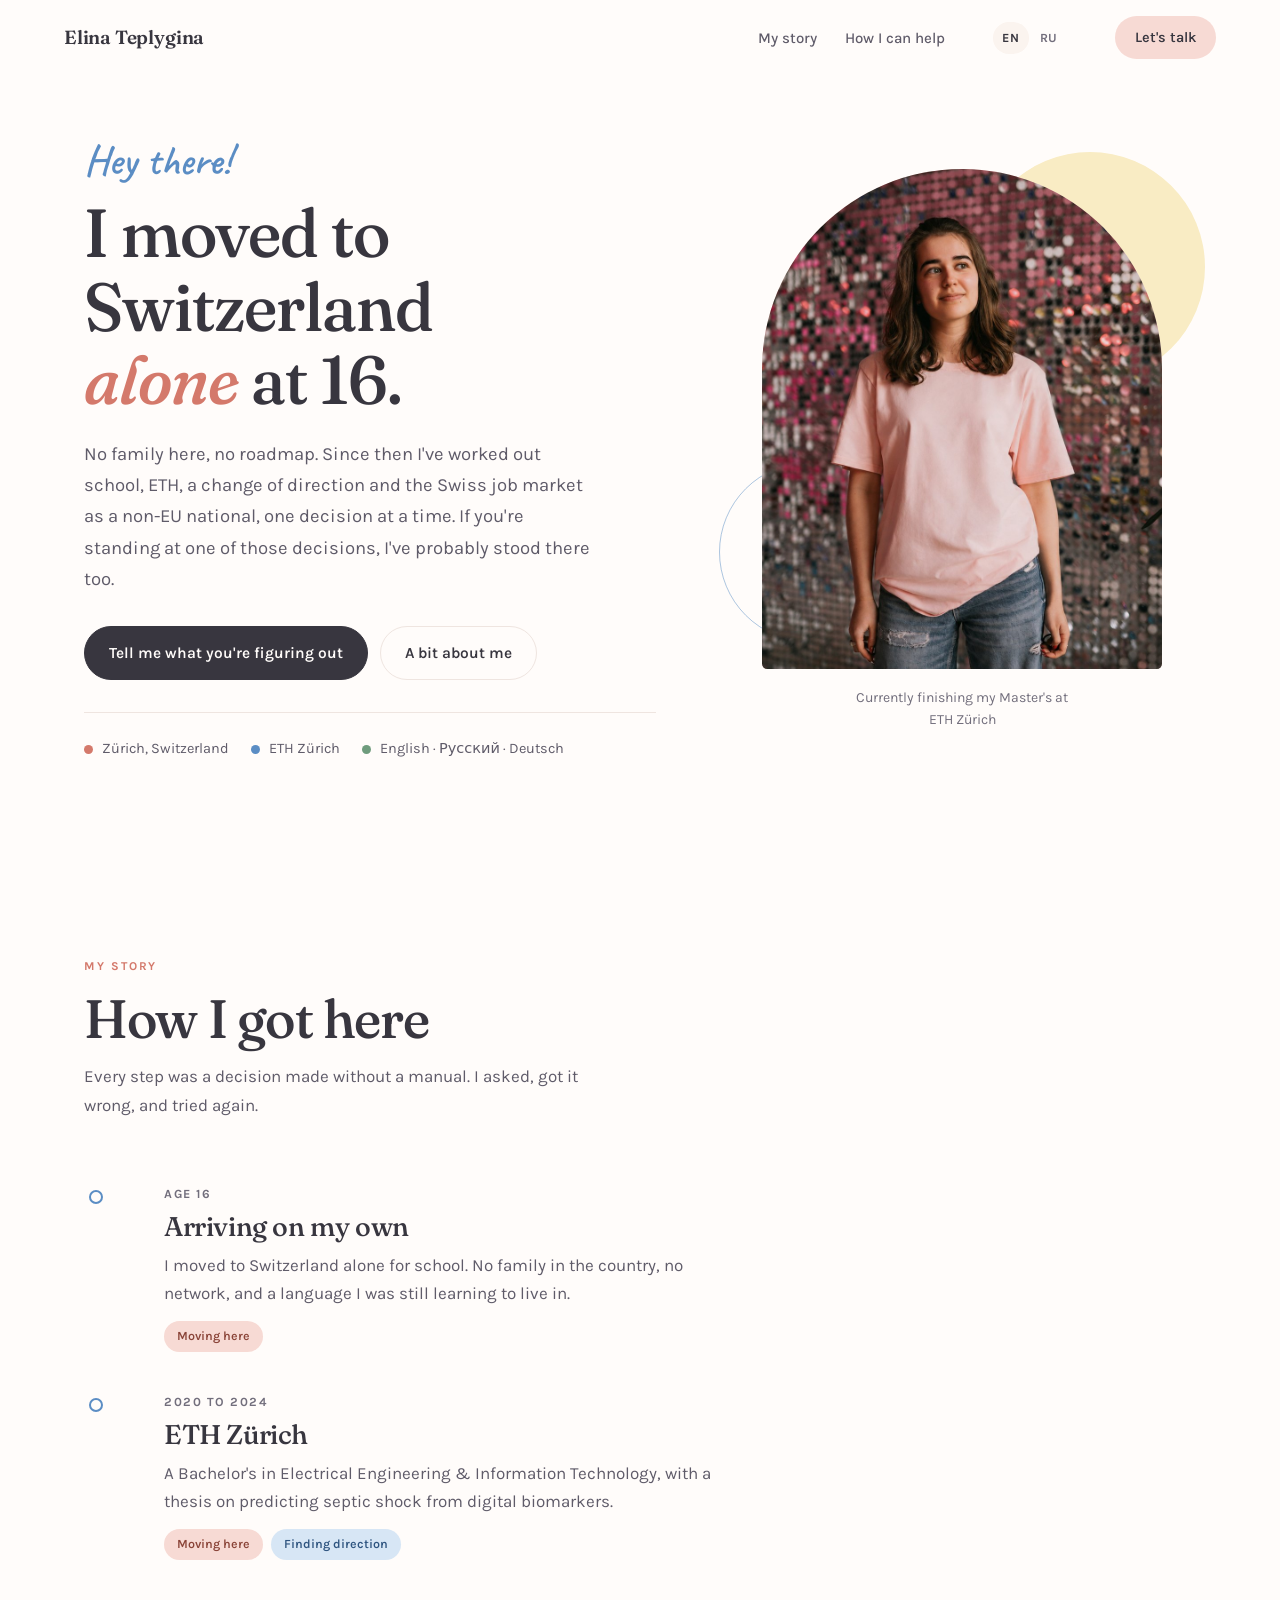
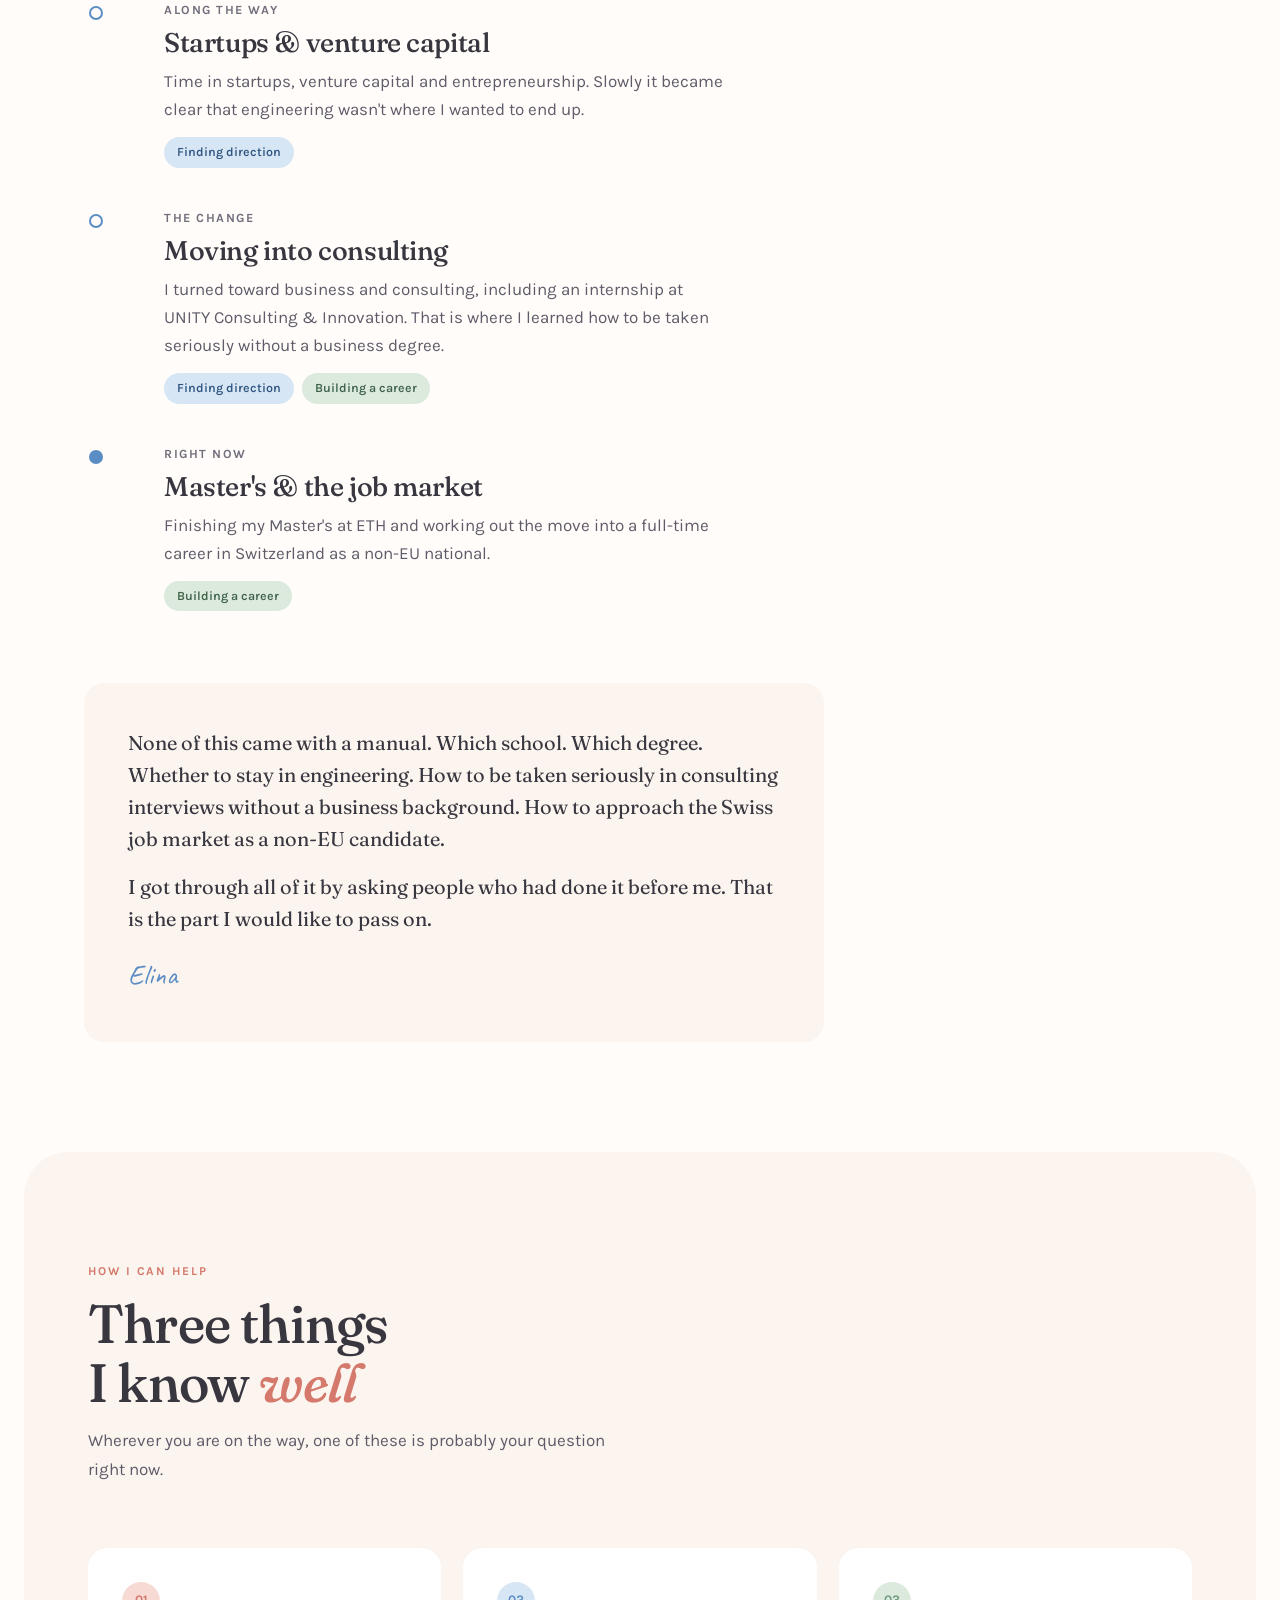
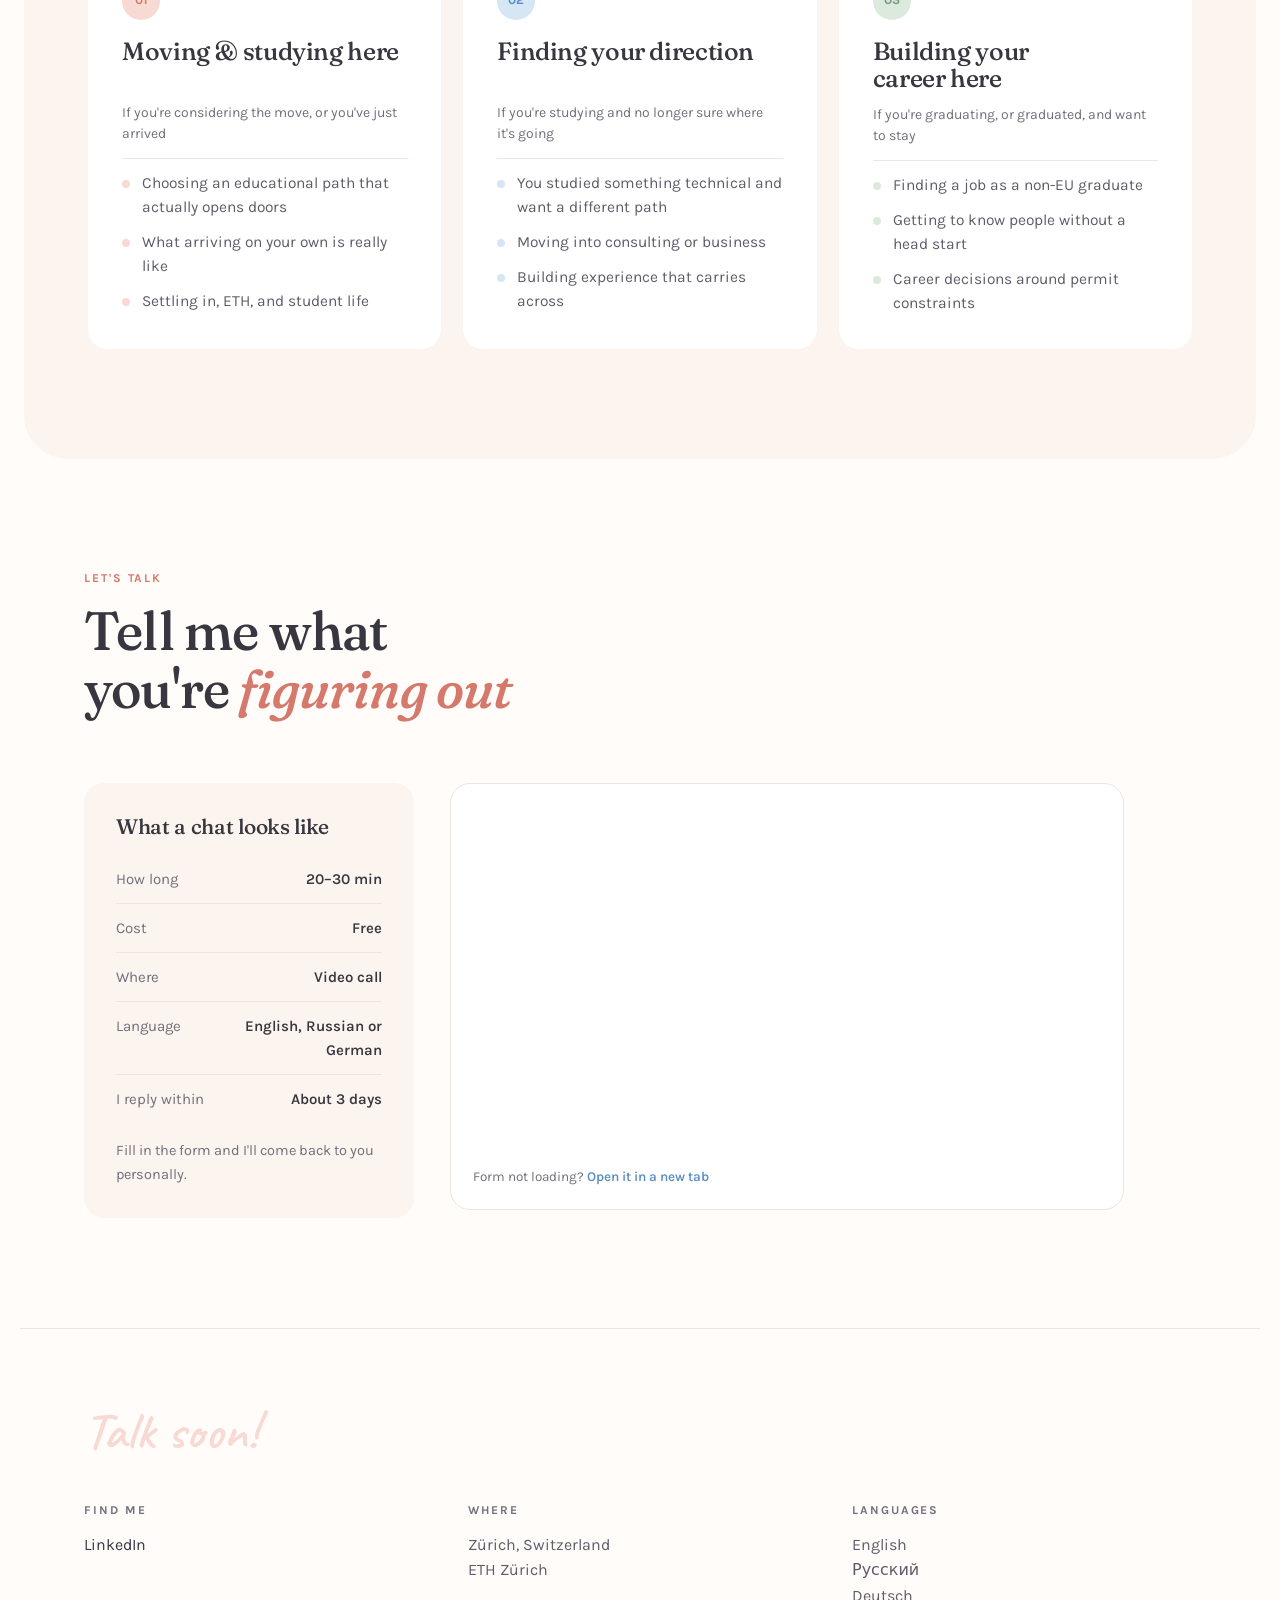
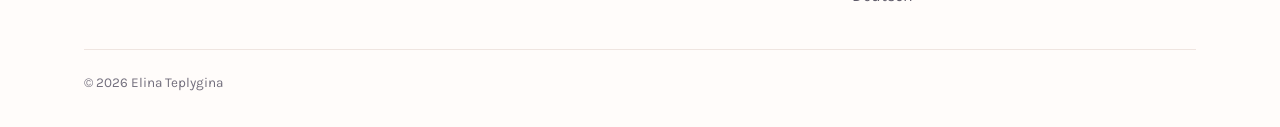
==== index.html @ a3c8c489 "Rename the English contact eyebrow to match its button The section was labelled "Say hello" while ev" ====
<!DOCTYPE html>
<html lang="en">
<head>
<meta charset="UTF-8">
<meta name="viewport" content="width=device-width, initial-scale=1.0">
<title>Elina Teplygina | Finding your way abroad</title>
<meta name="description" content="I moved to Switzerland alone at 16. I help international students and young professionals find their way in a new country: studying, choosing a direction, and building a career. English, Russian and German.">
<meta name="color-scheme" content="light">

<link rel="canonical" href="https://elinateplygina.com/">
<link rel="alternate" hreflang="en" href="https://elinateplygina.com/">
<link rel="alternate" hreflang="ru" href="https://elinateplygina.com/ru/">
<link rel="alternate" hreflang="x-default" href="https://elinateplygina.com/">

<meta property="og:title" content="Elina Teplygina | Finding your way abroad">
<meta property="og:description" content="I moved to Switzerland alone at 16. Now I help international students and young professionals find their way in a new country: studying, direction and career.">
<meta property="og:type" content="website">
<meta property="og:url" content="https://elinateplygina.com/">
<meta property="og:site_name" content="Elina Teplygina">
<meta property="og:image" content="https://elinateplygina.com/assets/og-image.jpg">
<meta property="og:image:width" content="1200">
<meta property="og:image:height" content="630">
<meta property="og:image:alt" content="Elina Teplygina: I moved to Switzerland alone at 16.">
<meta name="twitter:card" content="summary_large_image">
<meta name="twitter:image" content="https://elinateplygina.com/assets/og-image.jpg">

<link rel="preconnect" href="https://fonts.googleapis.com">
<link rel="preconnect" href="https://fonts.gstatic.com" crossorigin>
<link href="https://fonts.googleapis.com/css2?family=Fraunces:ital,opsz,wght@0,9..144,400;0,9..144,500;0,9..144,600;1,9..144,400&family=Karla:wght@400;500;600;700&family=Caveat:wght@500;600&display=swap" rel="stylesheet">

<link rel="icon" href="data:image/svg+xml,%3Csvg xmlns='http://www.w3.org/2000/svg' viewBox='0 0 32 32'%3E%3Crect width='32' height='32' rx='8' fill='%23f7dad4'/%3E%3Ccircle cx='16' cy='16' r='6' fill='none' stroke='%235b8dc4' stroke-width='3'/%3E%3C/svg%3E">
<script type="application/ld+json">
{
  "@context": "https://schema.org",
  "@type": "Person",
  "name": "Elina Teplygina",
  "url": "https://elinateplygina.com/",
  "image": "https://elinateplygina.com/assets/elina.jpg",
  "description": "Moved to Switzerland alone at 16. Mentors international students and young professionals finding their way in a new country: studying, choosing a direction, and building a career.",
  "jobTitle": "Master's student, ETH Zürich",
  "alumniOf": {
    "@type": "CollegeOrUniversity",
    "name": "ETH Zürich"
  },
  "homeLocation": {
    "@type": "Place",
    "address": {
      "@type": "PostalAddress",
      "addressLocality": "Zürich",
      "addressCountry": "CH"
    }
  },
  "knowsLanguage": [
    {
      "@type": "Language",
      "name": "English",
      "alternateName": "en"
    },
    {
      "@type": "Language",
      "name": "Russian",
      "alternateName": "ru"
    },
    {
      "@type": "Language",
      "name": "German",
      "alternateName": "de"
    }
  ],
  "sameAs": [
    "https://www.linkedin.com/in/elina-teplygina/"
  ]
}
</script>
<link rel="stylesheet" href="assets/styles.css">
</head>
<body>

<a class="skip" href="#main">Skip to content</a>

<header class="nav" id="nav">
  <a class="nav__brand" href="#top">Elina&nbsp;Teplygina</a>
  <nav class="nav__links" aria-label="Sections">
    <a href="#story" data-nav>My story</a>
    <a href="#help" data-nav>How I can help</a>
  </nav>
  <div class="langsw">
    <a href="/" aria-current="page" lang="en">EN</a>
    <a href="/ru/" lang="ru" hreflang="ru">RU</a>
  </div>
  <a class="nav__cta" href="#talk">Let's talk</a>
</header>

<main id="main">
<a id="top"></a>

<!-- ─────────── HERO ─────────── -->
<section class="hero">
  <div class="hero__text reveal">
    <p class="script">Hey there!</p>
    <h1>I moved to Switzerland <em>alone</em> at&nbsp;16.</h1>
    <p class="lede">
      No family here, no roadmap. Since then I've worked out school, ETH,
      a change of direction and the Swiss job market as a non-EU national,
      one decision at a time. If you're standing at one of those decisions,
      I've probably stood there too.
    </p>
    <div class="hero__cta">
      <a class="btn" href="#talk">Tell me what you're figuring out</a>
      <a class="btn btn--soft" href="#story">A bit about me</a>
    </div>
    <ul class="pills">
      <li><span class="pills__dot pills__dot--rose" aria-hidden="true"></span>Zürich, Switzerland</li>
      <li><span class="pills__dot pills__dot--sky" aria-hidden="true"></span>ETH Zürich</li>
      <li><span class="pills__dot pills__dot--sage" aria-hidden="true"></span>English · Русский · Deutsch</li>
    </ul>
  </div>

  <div class="hero__photo reveal" style="--d:.12s">
    <span class="hero__blob" aria-hidden="true"></span>
    <span class="hero__ring" aria-hidden="true"></span>
    <div class="frame">
      <img src="assets/elina.jpg" alt="Elina Teplygina" id="portrait" width="900" height="1200">
      <span class="frame__ph" aria-hidden="true"><b>ET</b></span>
    </div>
    <p class="hero__note">Currently finishing my Master's at ETH&nbsp;Zürich</p>
  </div>
</section>

<!-- ─────────── STORY ─────────── -->
<section class="sec" id="story">
  <header class="sec__head reveal">
    <p class="eyebrow">My story</p>
    <h2>How I got here</h2>
    <p class="sec__note">Every step was a decision made without a manual. I asked, got it wrong, and tried again.</p>
  </header>

  <div class="route">
    <span class="route__line" aria-hidden="true"><i id="routeFill"></i></span>

    <ol class="stops">
      <li class="stop">
        <span class="stop__yr">Age 16</span>
        <h3>Arriving on my own</h3>
        <p>I moved to Switzerland alone for school. No family in the country, no network, and a language I was still learning to live in.</p>
        <p class="stop__tags"><span class="tag tag--rose">Moving here</span></p>
      </li>
      <li class="stop">
        <span class="stop__yr">2020 to 2024</span>
        <h3>ETH Zürich</h3>
        <p>A Bachelor's in Electrical Engineering &amp; Information Technology, with a thesis on predicting septic shock from digital biomarkers.</p>
        <p class="stop__tags"><span class="tag tag--rose">Moving here</span><span class="tag tag--sky">Finding direction</span></p>
      </li>
      <li class="stop">
        <span class="stop__yr">Along the way</span>
        <h3>Startups &amp; venture capital</h3>
        <p>Time in startups, venture capital and entrepreneurship. Slowly it became clear that engineering wasn't where I wanted to end up.</p>
        <p class="stop__tags"><span class="tag tag--sky">Finding direction</span></p>
      </li>
      <li class="stop">
        <span class="stop__yr">The change</span>
        <h3>Moving into consulting</h3>
        <p>I turned toward business and consulting, including an internship at UNITY Consulting &amp; Innovation. That is where I learned how to be taken seriously without a business degree.</p>
        <p class="stop__tags"><span class="tag tag--sky">Finding direction</span><span class="tag tag--sage">Building a career</span></p>
      </li>
      <li class="stop stop--now">
        <span class="stop__yr">Right now</span>
        <h3>Master's &amp; the job market</h3>
        <p>Finishing my Master's at ETH and working out the move into a full-time career in Switzerland as a non-EU national.</p>
        <p class="stop__tags"><span class="tag tag--sage">Building a career</span></p>
      </li>
    </ol>
  </div>

  <figure class="note reveal">
    <blockquote>
      <p>None of this came with a manual. Which school. Which degree. Whether to stay in engineering. How to be taken seriously in consulting interviews without a business background. How to approach the Swiss job market as a non-EU candidate.</p>
      <p>I got through all of it by asking people who had done it before me. That is the part I would like to pass on.</p>
    </blockquote>
    <figcaption>Elina</figcaption>
  </figure>
</section>

<!-- ─────────── HELP ─────────── -->
<section class="sec sec--tint" id="help">
  <header class="sec__head reveal">
    <p class="eyebrow">How I can help</p>
    <h2>Three things I know <em>well</em></h2>
    <p class="sec__note">Wherever you are on the way, one of these is probably your question right now.</p>
  </header>

  <div class="cards reveal">
    <article class="card card--rose">
      <span class="card__num" aria-hidden="true">01</span>
      <h3>Moving &amp; studying here</h3>
      <p class="card__who">If you're considering the move, or you've just arrived</p>
      <ul>
        <li>Choosing an educational path that actually opens doors</li>
        <li>What arriving on your own is really like</li>
        <li>Settling in, ETH, and student life</li>
      </ul>
    </article>

    <article class="card card--sky">
      <span class="card__num" aria-hidden="true">02</span>
      <h3>Finding your direction</h3>
      <p class="card__who">If you're studying and no longer sure where it's going</p>
      <ul>
        <li>You studied something technical and want a different path</li>
        <li>Moving into consulting or business</li>
        <li>Building experience that carries across</li>
      </ul>
    </article>

    <article class="card card--sage">
      <span class="card__num" aria-hidden="true">03</span>
      <h3>Building your career here</h3>
      <p class="card__who">If you're graduating, or graduated, and want to stay</p>
      <ul>
        <li>Finding a job as a non-EU graduate</li>
        <li>Getting to know people without a head start</li>
        <li>Career decisions around permit constraints</li>
      </ul>
    </article>
  </div>

</section>

<!-- ─────────── CONTACT ─────────── -->
<section class="sec" id="talk">
  <header class="sec__head reveal">
    <p class="eyebrow">Let's talk</p>
    <h2>Tell me what you're <em>figuring out</em></h2>
  </header>

  <div class="talk reveal">
    <aside class="what">
      <h3>What a chat looks like</h3>
      <ul>
        <li><span>How long</span><b>20–30 min</b></li>
        <li><span>Cost</span><b>Free</b></li>
        <li><span>Where</span><b>Video call</b></li>
        <li><span>Language</span><b>English, Russian or German</b></li>
        <li><span>I reply within</span><b>About 3 days</b></li>
      </ul>
      <p class="what__mail">Fill in the form and I'll come back to you personally.</p>
    </aside>

    <div class="formwrap">
      <iframe
        data-tally-src="https://tally.so/embed/xXWkVk?alignLeft=1&hideTitle=1&transparentBackground=1&dynamicHeight=1"
        loading="lazy"
        title="Tell me what you're figuring out"></iframe>
      <p class="formwrap__fb">Form not loading?
        <a href="https://tally.so/r/xXWkVk" target="_blank" rel="noopener">Open it in a new tab</a>
      </p>
    </div>
  </div>
</section>
</main>

<footer class="foot">
  <p class="foot__script">Talk soon!</p>
  <div class="foot__cols">
    <div>
      <span>Find me</span>
      <a href="https://www.linkedin.com/in/elina-teplygina/" target="_blank" rel="noopener">LinkedIn</a>
    </div>
    <div>
      <span>Where</span>
      <p>Zürich, Switzerland<br>ETH Zürich</p>
    </div>
    <div>
      <span>Languages</span>
      <p>English<br>Русский<br>Deutsch</p>
    </div>
  </div>
  <p class="foot__base">© <span id="yr">2026</span> Elina Teplygina</p>
</footer>

<script src="assets/main.js" defer></script>
<script>
(function(){
  var d=document,w="https://tally.so/widgets/embed.js";

  var v=function(){
    if(typeof Tally!=="undefined"){Tally.loadEmbeds();}
    else{
      d.querySelectorAll("iframe[data-tally-src]:not([src])").forEach(function(e){
        e.src=e.dataset.tallySrc;
      });
    }
  };
  if(typeof Tally!=="undefined"){v();}
  else if(d.querySelector('script[src="'+w+'"]')==null){
    var s=d.createElement("script");s.src=w;s.onload=v;s.onerror=v;d.body.appendChild(s);
  }
})();
</script>
</body>
</html>
---- assets/styles.css ----
/* ═══════════════════════════════════════════════════════════
   Elina Teplygina — personal site
   Warm, light, single-theme. Palette drawn from blush pink,
   cornflower blue and soft butter; neutrals biased warm.
   ═══════════════════════════════════════════════════════════ */

:root{
  /* grounds */
  --paper:#fffcfa;
  --cream:#fbf4ef;
  --card:#ffffff;

  /* soft fields */
  --blush:#f7dad4;
  --sky:#d7e6f5;
  --sky-line:#a9c8e8;
  --sage:#dcE9dd;
  --butter:#f9ecc4;

  /* accents (readable on paper) */
  --rose:#d4796b;
  --blue:#5b8dc4;
  --green:#6f9c7d;

  /* ink — warm plum-grey, never pure black */
  --ink:#38363f;
  --ink-2:#5f5b69;
  --ink-3:#726e7c;
  --line:#efe5e0;

  --display:'Fraunces',Georgia,'Times New Roman',serif;
  --ui:'Karla',system-ui,-apple-system,'Segoe UI',sans-serif;
  --hand:'Caveat','Segoe Script',cursive;

  --pad:clamp(20px,5vw,72px);
  --max:1240px;
  --ease:cubic-bezier(.22,1,.36,1);
  --r:20px;
}

html[lang="ru"]{
  --display:'Lora',Georgia,serif;
  --ui:'Manrope',system-ui,-apple-system,'Segoe UI',sans-serif;
}
/* Russian labels run longer, so the text column gets a little more room
   to keep the two hero buttons on one line at desktop widths. */
@media(min-width:901px){
  html[lang="ru"] .hero{grid-template-columns:minmax(0,1.2fr) minmax(0,.8fr);}
  /* Russian label/value pairs are longer, so the side panel needs more room
     than the English one before the values start wrapping three lines deep. */
  html[lang="ru"] .talk{grid-template-columns:minmax(0,350px) minmax(0,1fr);}
}

*,*::before,*::after{box-sizing:border-box;}

html{scroll-behavior:smooth;-webkit-text-size-adjust:100%;}

body{
  margin:0;
  background:var(--paper);
  color:var(--ink);
  font-family:var(--ui);
  font-size:17px;
  line-height:1.6;
  overflow-x:hidden;
  -webkit-font-smoothing:antialiased;
}

h1,h2,h3{
  font-family:var(--display);
  font-weight:500;
  font-variation-settings:'SOFT' 30,'WONK' 1;
  letter-spacing:-.015em;
  line-height:1.08;
  margin:0;
  text-wrap:balance;
}
p{margin:0;}
ul,ol{margin:0;padding:0;list-style:none;}
img{max-width:100%;display:block;}
a{color:inherit;text-decoration:none;}

::selection{background:var(--blush);color:var(--ink);}

:focus-visible{
  outline:2.5px solid var(--blue);
  outline-offset:3px;
  border-radius:6px;
}

.skip{
  position:fixed;top:-100px;left:16px;z-index:99;
  background:var(--blue);color:#fff;padding:12px 20px;border-radius:8px;
  font-weight:600;font-size:14px;
}
.skip:focus{top:16px;}

/* ── Shared bits ─────────────────────────────────────────── */
.eyebrow{
  font-size:12px;font-weight:700;letter-spacing:.16em;
  text-transform:uppercase;color:var(--rose);
}
.script{
  font-family:var(--hand);font-weight:600;
  font-size:clamp(30px,3.6vw,42px);line-height:1;
  color:var(--blue);
}

.btn{
  display:inline-block;
  font-family:var(--ui);font-weight:600;font-size:15.5px;
  background:var(--ink);color:var(--paper);
  padding:14px 24px;border-radius:100px;
  border:1.5px solid var(--ink);
  transition:background .3s var(--ease),color .3s var(--ease),
             border-color .3s var(--ease),transform .3s var(--ease);
}
.btn:hover{
  background:var(--blue);border-color:var(--blue);color:#fff;
  transform:translateY(-2px);
}
.btn--soft{
  background:transparent;color:var(--ink);border-color:var(--line);
}
.btn--soft:hover{
  background:var(--blush);border-color:var(--blush);color:var(--ink);
}

/* ── Nav ─────────────────────────────────────────────────── */
.nav{
  position:sticky;top:0;z-index:50;
  display:flex;align-items:center;gap:clamp(16px,4vw,48px);
  padding:16px var(--pad);
  background:color-mix(in srgb,var(--paper) 88%,transparent);
  backdrop-filter:blur(12px);
  -webkit-backdrop-filter:blur(12px);
  border-bottom:1px solid transparent;
  transition:border-color .35s var(--ease);
}
.nav.stuck{border-bottom-color:var(--line);}
.nav__brand{
  font-family:var(--display);font-size:19px;font-weight:600;
  letter-spacing:-.01em;flex:0 0 auto;
}
.nav__links{display:flex;gap:28px;margin-left:auto;}
.nav__links a{
  font-size:15px;font-weight:500;color:var(--ink-2);
  padding:4px 0;position:relative;transition:color .25s;
}
.nav__links a::after{
  content:"";position:absolute;left:0;bottom:0;height:2px;width:0;
  background:var(--blush);border-radius:2px;
  transition:width .35s var(--ease);
}
.nav__links a:hover,.nav__links a.on{color:var(--ink);}
.nav__links a:hover::after,.nav__links a.on::after{width:100%;}

.langsw{
  display:flex;align-items:center;gap:2px;
  font-size:12.5px;font-weight:700;letter-spacing:.06em;
}
.langsw a{
  padding:6px 9px;border-radius:100px;color:var(--ink-3);
  transition:color .25s var(--ease),background .25s var(--ease);
}
.langsw a:hover{color:var(--ink);}
.langsw a[aria-current]{color:var(--ink);background:var(--cream);}

.nav__cta{
  font-size:14.5px;font-weight:600;
  padding:10px 20px;border-radius:100px;
  background:var(--blush);color:var(--ink);
  transition:background .3s var(--ease);
}
.nav__cta:hover{background:var(--butter);}

@media(max-width:880px){
  .nav__links{display:none;}
  .langsw{margin-left:auto;}
  .nav__cta{margin-left:0;}
}
@media(max-width:400px){
  .nav{gap:10px;}
  .nav__cta{padding:9px 14px;font-size:13.5px;}
}

/* ── Reveal (gentle; starts visible if JS never runs) ────── */
.js .reveal{opacity:0;transform:translateY(20px);}
.js .reveal.in{
  opacity:1;transform:none;
  transition:opacity .8s var(--ease) var(--d,0s),
             transform .8s var(--ease) var(--d,0s);
}

/* ── Hero ────────────────────────────────────────────────── */
.hero{
  max-width:var(--max);margin:0 auto;
  padding:clamp(34px,5vw,64px) var(--pad) clamp(50px,7vw,86px);
  display:grid;
  grid-template-columns:minmax(0,1.1fr) minmax(0,.9fr);
  gap:clamp(30px,6vw,72px);
  align-items:center;
}
@media(max-width:900px){ .hero{grid-template-columns:1fr;} }

.hero__text .script{margin-bottom:14px;}
.hero h1{
  font-size:clamp(40px,5.6vw,68px);
  font-variation-settings:'SOFT' 40,'WONK' 1;
  max-width:14ch;
}
.hero h1 em{
  font-style:italic;color:var(--rose);
  font-variation-settings:'SOFT' 60,'WONK' 1;
}
.hero .lede{
  font-size:clamp(16.5px,1.7vw,18.5px);
  line-height:1.7;color:var(--ink-2);
  max-width:46ch;margin-top:22px;
}
/* Specific enough to beat the phone override further down the file. */
.hero .lede.lede--next{margin-top:16px;}

.hero__cta{display:flex;gap:12px;flex-wrap:wrap;margin-top:30px;}

.pills{
  display:flex;flex-wrap:wrap;gap:10px 22px;
  margin-top:32px;padding-top:24px;
  border-top:1px solid var(--line);
}
.pills li{
  display:flex;align-items:center;gap:9px;
  font-size:14.5px;color:var(--ink-2);
}
.pills__dot{width:9px;height:9px;border-radius:50%;flex:0 0 auto;}
.pills__dot--rose{background:var(--rose);}
.pills__dot--sky{background:var(--blue);}
.pills__dot--sage{background:var(--green);}

/* Portrait — soft arch, blush field behind */
.hero__photo{position:relative;display:grid;justify-items:center;}
.hero__blob{
  position:absolute;z-index:0;
  width:clamp(150px,20vw,230px);aspect-ratio:1;
  background:var(--butter);border-radius:50%;
  top:-3%;right:-2%;
}
.hero__ring{
  position:absolute;z-index:0;
  width:clamp(110px,15vw,180px);aspect-ratio:1;
  border:1.5px solid var(--blue);border-radius:50%;
  bottom:16%;left:-2%;opacity:.5;
}
.frame{
  position:relative;z-index:1;
  width:min(100%,400px);aspect-ratio:4/5;
  border-radius:999px 999px 26px 26px;
  overflow:hidden;
  background:var(--blush);
  display:grid;place-items:center;
}
.frame img{
  width:100%;height:100%;position:relative;z-index:1;
  object-fit:cover;object-position:50% 35%;
}
.frame img.missing{display:none;}
.frame__ph{
  position:absolute;display:grid;gap:10px;justify-items:center;text-align:center;
  padding:24px;
}
.frame__ph b{
  font-family:var(--display);font-size:clamp(48px,7vw,72px);
  font-weight:500;color:#fff;line-height:1;
}

.hero__note{
  position:relative;z-index:1;
  margin-top:18px;font-size:14px;color:var(--ink-3);text-align:center;
  max-width:32ch;
}

/* ── Section frame ───────────────────────────────────────── */
.sec{
  max-width:var(--max);margin:0 auto;
  padding:clamp(60px,9vw,110px) var(--pad);
}
.sec--tint{
  max-width:none;background:var(--cream);
  border-radius:clamp(24px,4vw,44px);
  margin:0 clamp(10px,2vw,24px);
  padding-inline:clamp(20px,5vw,72px);
}
.sec--tint>*{max-width:var(--max);margin-inline:auto;}

.sec__head{
  display:grid;gap:14px;
  max-width:var(--max);
  margin-bottom:clamp(40px,5vw,64px);
}
.sec__head h2{font-size:clamp(32px,4.4vw,54px);max-width:16ch;}
.sec__head h2 em{
  font-style:italic;color:var(--rose);
  font-variation-settings:'SOFT' 60,'WONK' 1;
}
.sec__note{
  font-size:17px;line-height:1.7;color:var(--ink-2);max-width:52ch;
}

/* ── Story timeline ──────────────────────────────────────── */
.route{position:relative;padding-left:clamp(26px,4vw,44px);}
.route__line{
  position:absolute;left:11px;top:10px;
  width:2.5px;height:calc(100% - 20px);
  border-radius:2px;overflow:hidden;
}
.route__line i{
  display:block;width:100%;height:100%;
  background:var(--sky-line);border-radius:2px;
  transform:scaleY(0);transform-origin:top;
}

.stops{display:grid;gap:clamp(26px,3.5vw,40px);}
.stop{
  position:relative;
  padding-left:clamp(22px,3vw,36px);
  max-width:60ch;
}
.stop::before{
  content:"";position:absolute;
  left:calc(-1 * clamp(26px,4vw,44px) + 12px - 7px);
  top:6px;width:14px;height:14px;border-radius:50%;
  background:var(--paper);border:2.5px solid var(--blue);
  transform:scale(0);transition:transform .5s var(--ease) .1s;
}
.stop.in::before{transform:scale(1);}
.stop--now::before{background:var(--blue);}

.stop__yr{
  display:block;font-size:12.5px;font-weight:700;
  letter-spacing:.12em;text-transform:uppercase;
  color:var(--ink-3);margin-bottom:8px;
}
.stop h3{font-size:clamp(23px,2.4vw,27px);margin-bottom:10px;}
.stop p{color:var(--ink-2);line-height:1.65;}

.stop__tags{display:flex;flex-wrap:wrap;gap:8px;margin-top:14px;}
.tag{
  font-size:12.5px;font-weight:600;
  padding:5px 13px;border-radius:100px;
}
.tag--rose{background:var(--blush);color:#8a4438;}
.tag--sky{background:var(--sky);color:#2f5580;}
.tag--sage{background:var(--sage);color:#3f6349;}

/* Personal note */
.note{
  margin:clamp(44px,6vw,72px) 0 0;
  background:var(--cream);
  border-radius:var(--r);
  padding:clamp(26px,4vw,44px);
  display:grid;gap:18px;
  max-width:74ch;
}
.note blockquote{margin:0;display:grid;gap:16px;}
.note p{
  font-family:var(--display);font-size:clamp(17px,1.9vw,20px);
  line-height:1.6;color:var(--ink);
}
.note figcaption{
  font-family:var(--hand);font-size:28px;color:var(--blue);
}

/* ── Cards ───────────────────────────────────────────────── */
.cards{
  display:grid;grid-template-columns:repeat(3,minmax(0,1fr));
  gap:clamp(14px,2vw,22px);
}
@media(max-width:940px){ .cards{grid-template-columns:1fr;} }

.card{
  --c:var(--rose);
  --field:var(--blush);
  position:relative;
  background:var(--card);
  border-radius:var(--r);
  padding:clamp(24px,3vw,34px);
  display:grid;gap:12px;align-content:start;
  transition:transform .4s var(--ease),box-shadow .4s var(--ease);
}
.card--sky{--c:var(--blue);--field:var(--sky);}
.card--sage{--c:var(--green);--field:var(--sage);}
.card:hover{
  transform:translateY(-5px);
  box-shadow:0 20px 44px -28px rgba(56,54,63,.35);
}
.card__num{
  width:38px;height:38px;border-radius:50%;
  background:var(--field);color:var(--c);
  display:grid;place-items:center;
  font-size:13px;font-weight:700;
  margin-bottom:6px;
}
.card h3{font-size:clamp(23px,2.3vw,25px);min-height:2.1em;}
@media(max-width:940px){ .card h3{min-height:0;} }
.card__who{
  font-size:14px;color:var(--ink-3);line-height:1.5;
  padding-bottom:14px;border-bottom:1px solid var(--line);
}
.card ul{display:grid;gap:11px;}
.card li{
  font-size:15.5px;line-height:1.55;color:var(--ink-2);
  padding-left:20px;position:relative;
}
.card li::before{
  content:"";position:absolute;left:0;top:.58em;
  width:8px;height:8px;border-radius:50%;background:var(--field);
}

/* ── Contact ─────────────────────────────────────────────── */
.talk{
  display:grid;grid-template-columns:minmax(0,330px) minmax(0,1fr);
  gap:clamp(20px,3vw,36px);align-items:start;
  max-width:1040px;
}
@media(max-width:900px){ .talk{grid-template-columns:1fr;} }

.what{
  background:var(--cream);border-radius:var(--r);
  padding:clamp(24px,3vw,32px);
}
.what h3{font-size:21px;margin-bottom:18px;}
.what ul{display:grid;}
.what li{
  display:flex;justify-content:space-between;align-items:baseline;
  gap:14px;padding:12px 0;border-bottom:1px solid var(--line);
  font-size:15px;
}
.what li:last-child{border-bottom:0;}
.what span{color:var(--ink-3);}
.what b{font-weight:600;text-align:right;}
.what__mail{margin-top:16px;font-size:14.5px;color:var(--ink-3);}
.what__mail a{
  color:var(--blue);font-weight:600;
  border-bottom:1.5px solid transparent;transition:border-color .25s;
}
.what__mail a:hover{border-bottom-color:var(--blue);}

.formwrap{
  background:var(--card);border:1px solid var(--line);
  border-radius:var(--r);padding:clamp(14px,2vw,22px);
}
.formwrap iframe{width:100%;border:0;min-height:340px;background:transparent;}
.formwrap__fb{margin-top:12px;font-size:13.5px;color:var(--ink-3);}
.formwrap__fb a{color:var(--blue);font-weight:600;}

/* ── Footer ──────────────────────────────────────────────── */
.foot{
  max-width:var(--max);margin:0 auto;
  padding:clamp(46px,6vw,76px) var(--pad) 34px;
  border-top:1px solid var(--line);
}
.foot__script{
  font-family:var(--hand);font-weight:600;
  font-size:clamp(34px,5vw,52px);color:var(--blush);
  line-height:1;margin-bottom:clamp(28px,4vw,44px);
}
.foot__cols{
  display:grid;grid-template-columns:repeat(3,minmax(0,1fr));
  gap:clamp(20px,4vw,40px);
  padding-bottom:clamp(26px,4vw,40px);
}
@media(max-width:680px){ .foot__cols{grid-template-columns:1fr;gap:26px;} }
.foot__cols span{
  display:block;font-size:12px;font-weight:700;letter-spacing:.16em;
  text-transform:uppercase;color:var(--ink-3);margin-bottom:12px;
}
.foot__cols a{
  display:block;font-size:16px;margin-bottom:7px;width:fit-content;
  border-bottom:1.5px solid transparent;transition:border-color .25s;
}
.foot__cols a:hover{border-bottom-color:var(--blush);}
.foot__cols p{font-size:16px;color:var(--ink-2);line-height:1.6;}
.foot__base{
  padding-top:22px;border-top:1px solid var(--line);
  font-size:13.5px;color:var(--ink-3);
}

/* ── Phone layout (kept last so nothing above re-overrides it) ── */
@media(max-width:900px){
  /* On a phone the portrait sat below the lede, both buttons and the pills,
     so the first thing a visitor met was a wall of text. Reordering puts it
     directly under the headline, where it introduces her. */
  .hero{grid-template-columns:1fr;row-gap:0;}
  .hero__text{display:contents;}
  .hero__text .script{order:1;}
  .hero h1{order:2;max-width:none;}
  .hero__photo{order:3;margin-top:30px;}
  .hero .lede{order:4;margin-top:30px;}
  .hero__cta{order:5;}
  .pills{order:6;}
  .frame{width:min(100%,300px);}
  .hero__blob{width:clamp(120px,26vw,170px);}
  .hero__ring{display:none;}
}
@media(max-width:480px){
  .hero__cta{display:grid;}
  .btn{text-align:center;}
}

/* ── Reduced motion ──────────────────────────────────────── */
@media (prefers-reduced-motion:reduce){
  html{scroll-behavior:auto;}
  *,*::before,*::after{
    animation-duration:.001ms !important;
    transition-duration:.001ms !important;
  }
  .js .reveal{opacity:1;transform:none;}
  .stop::before{transform:scale(1);}
}
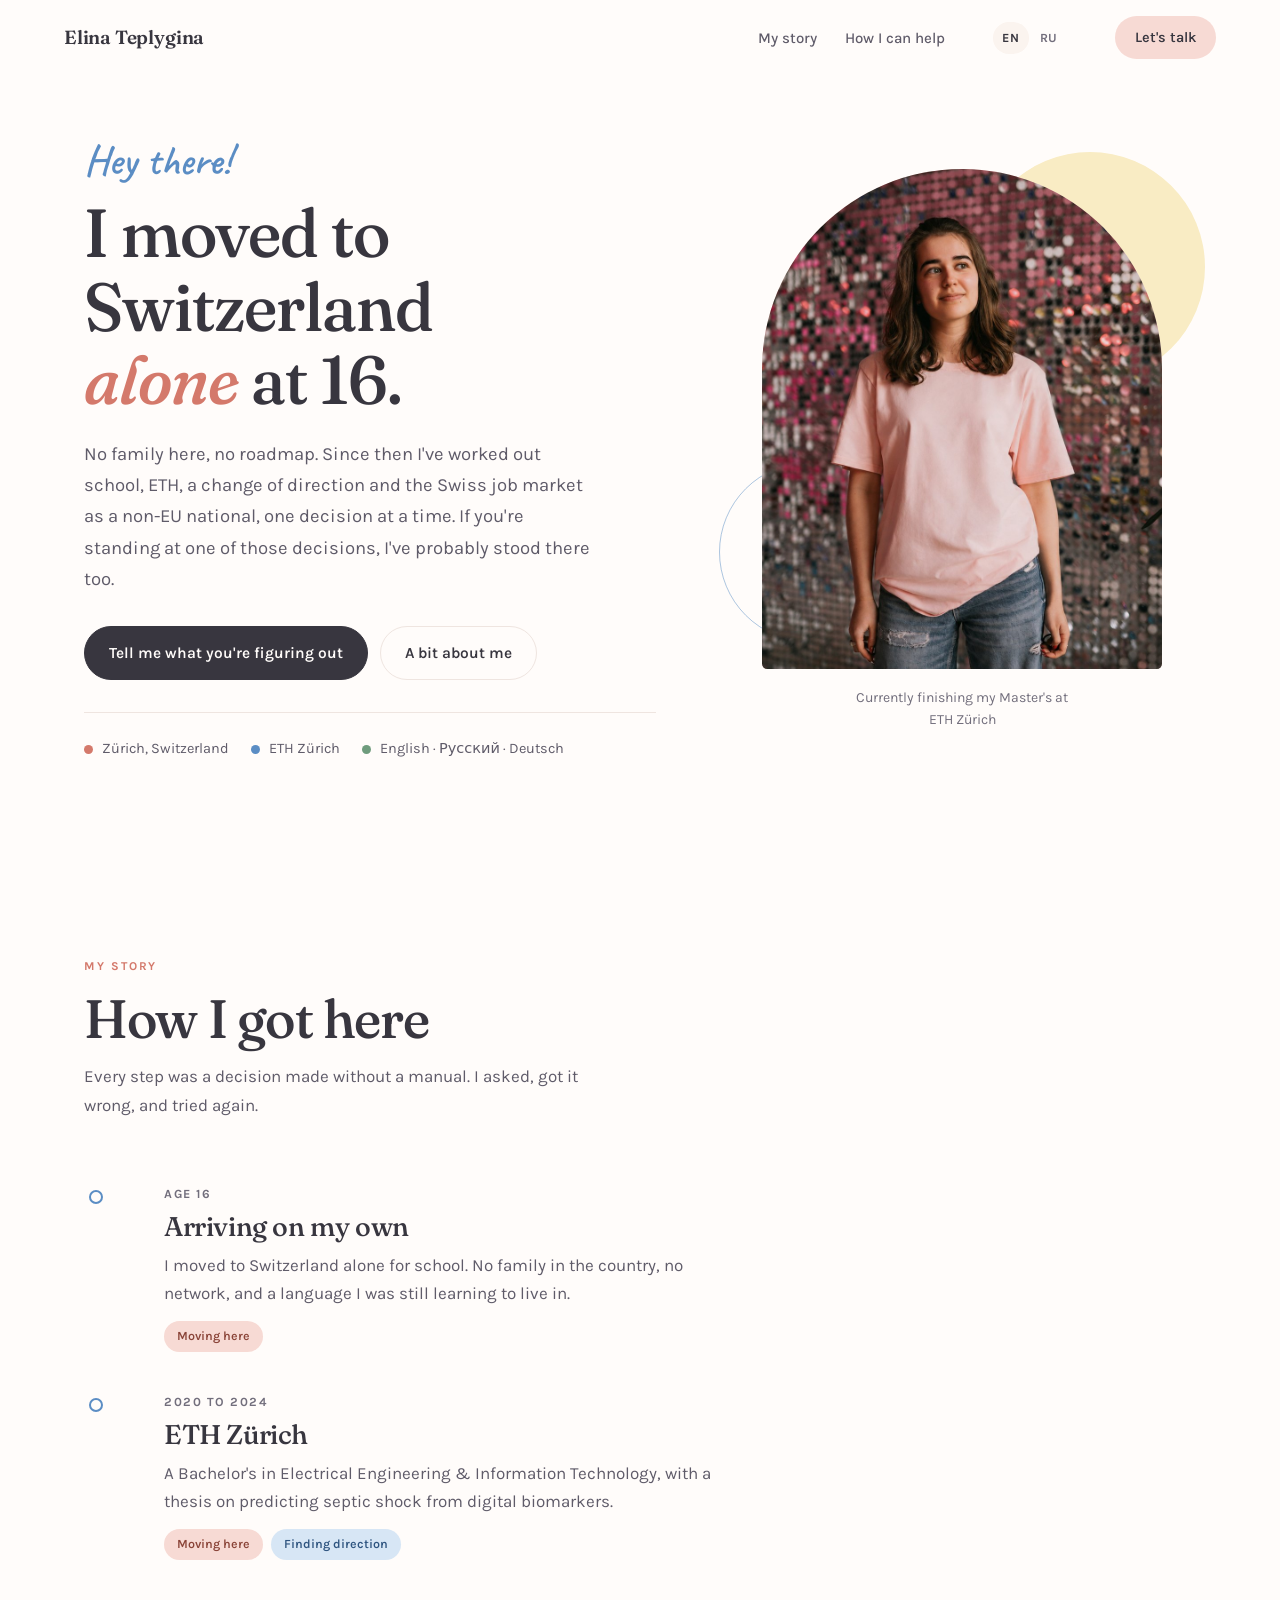
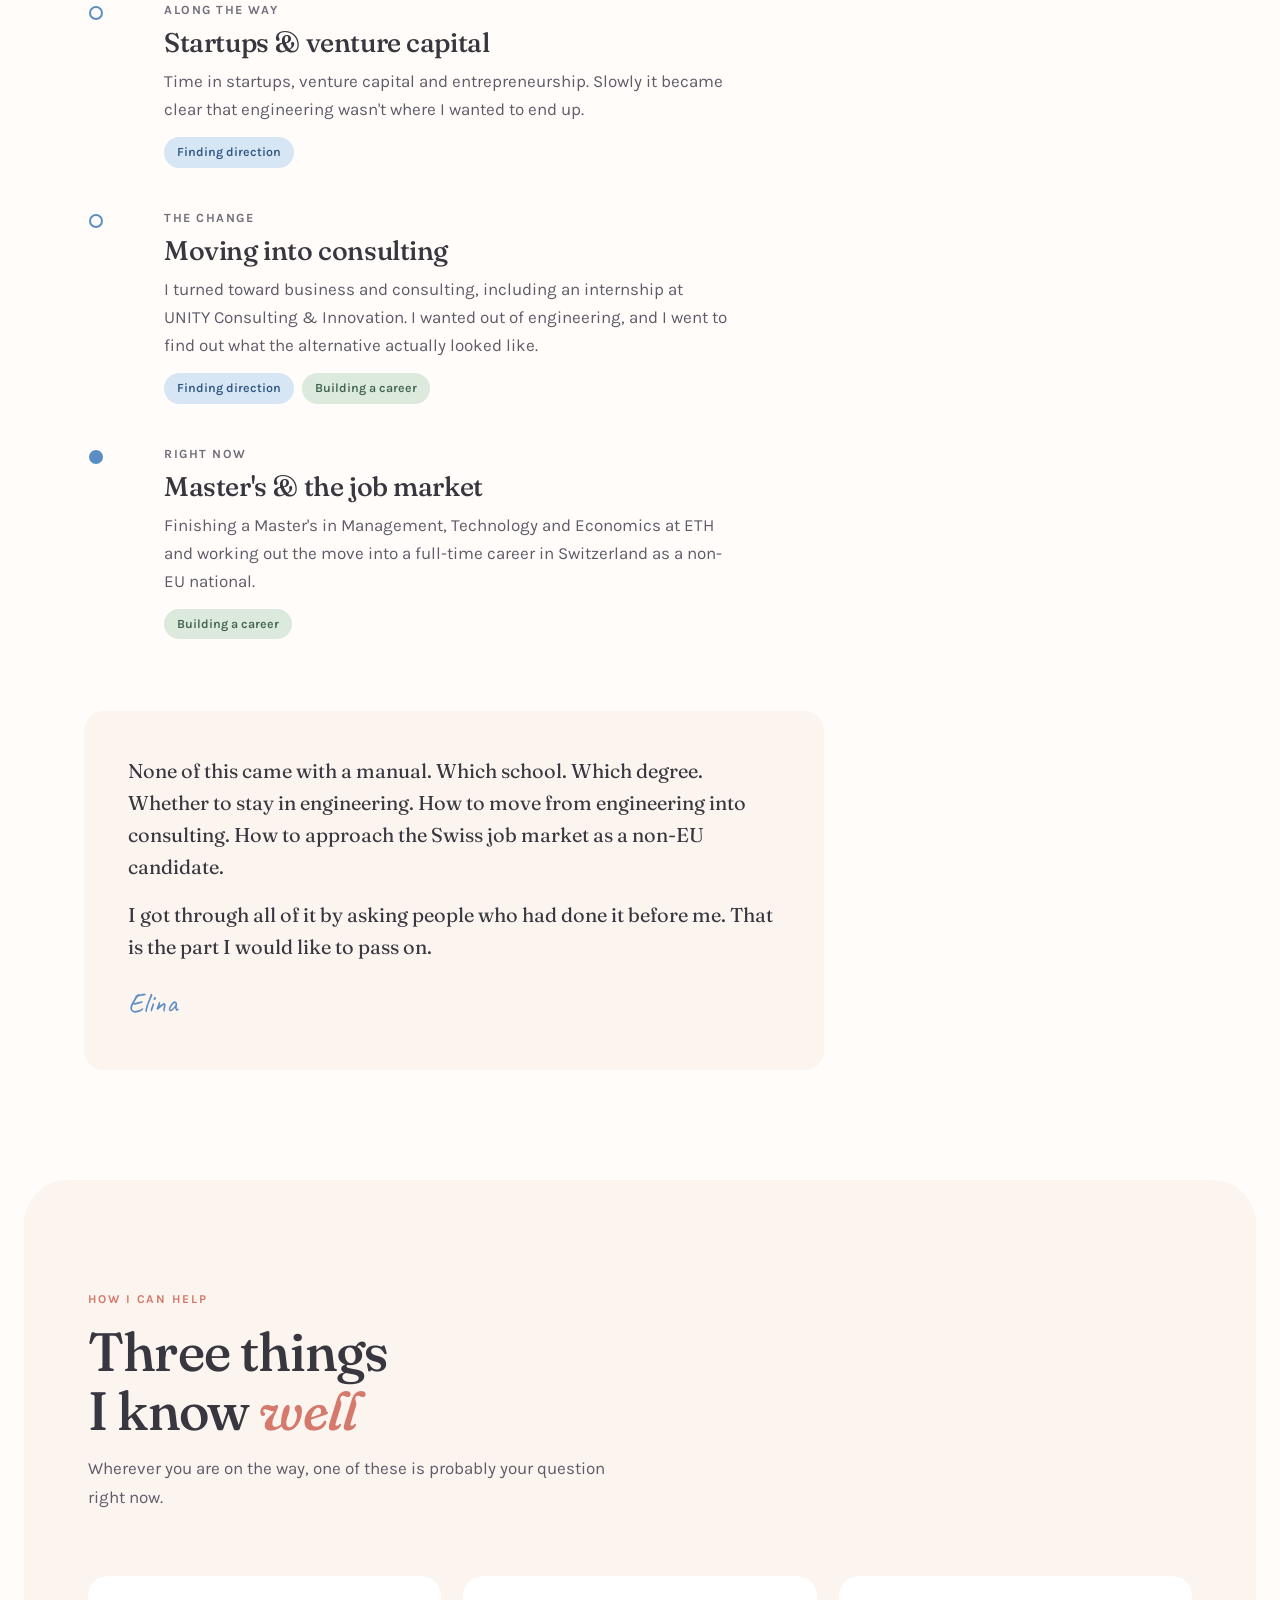
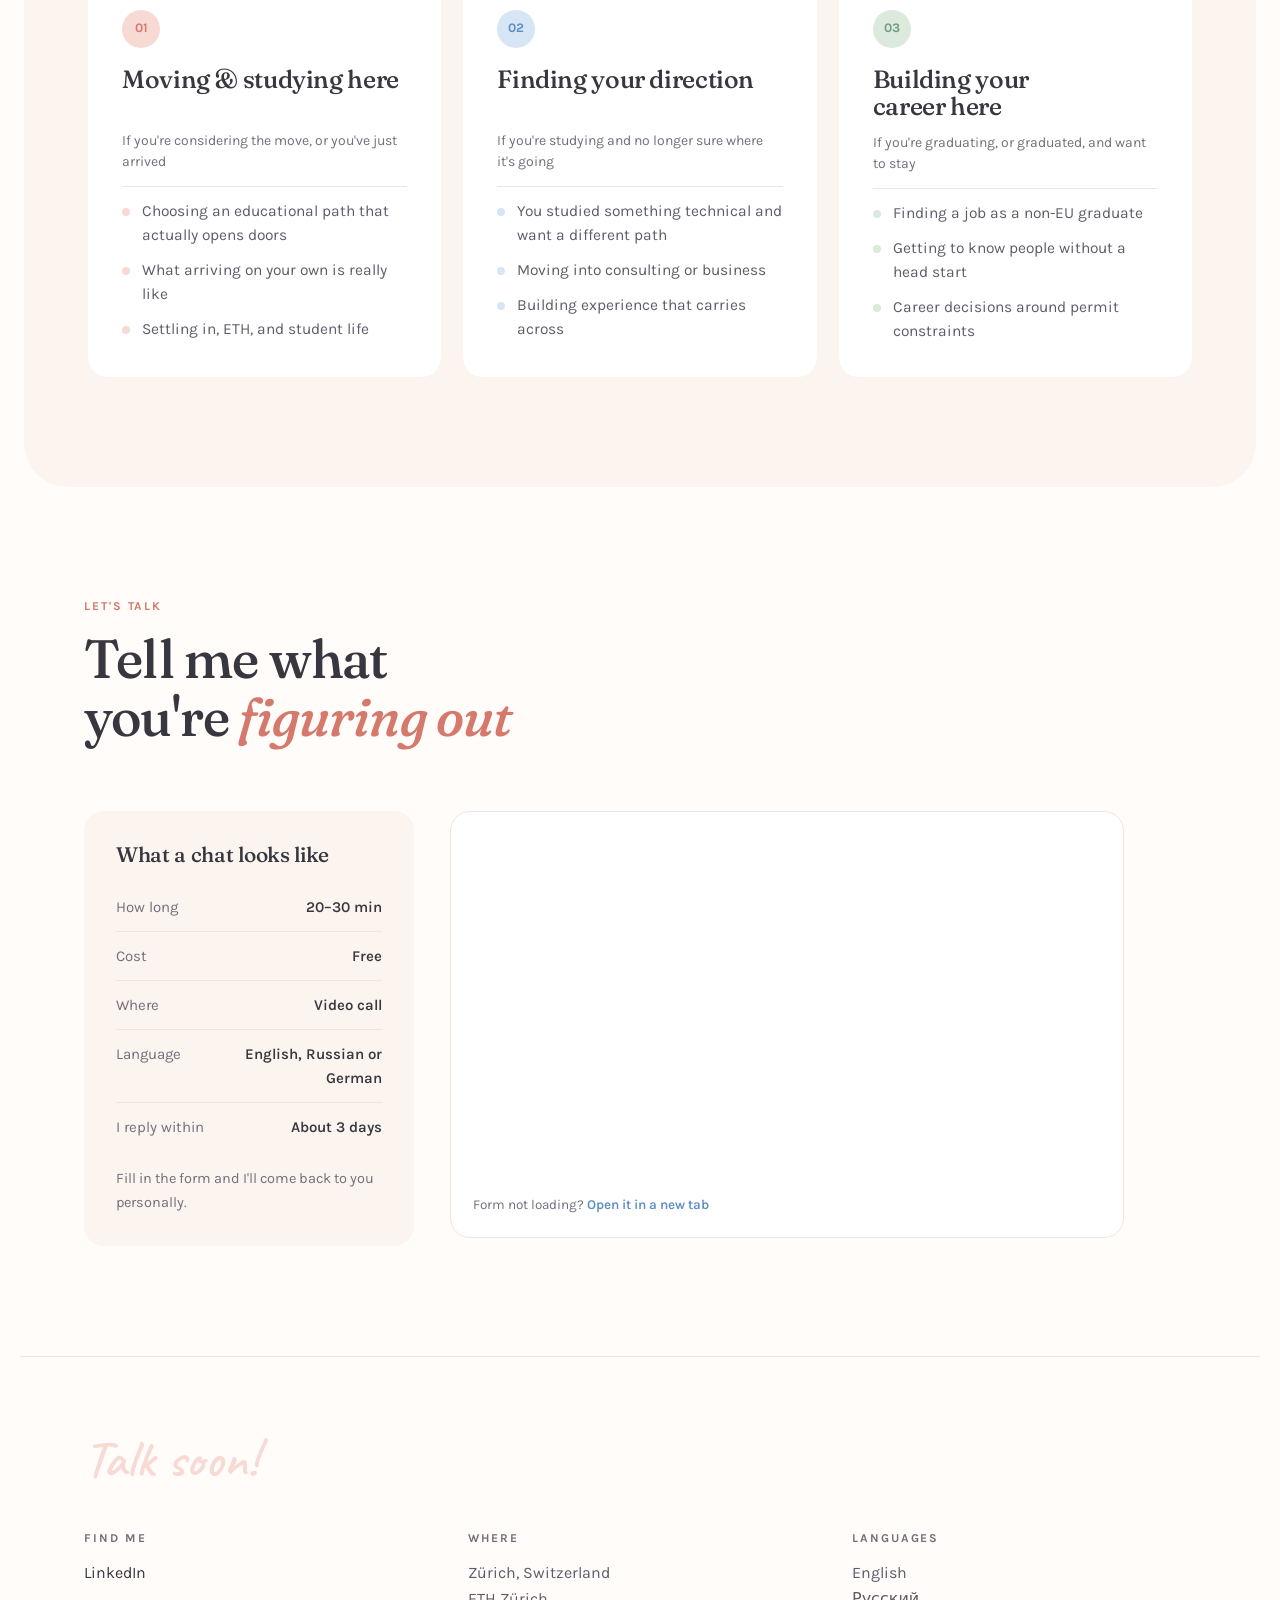
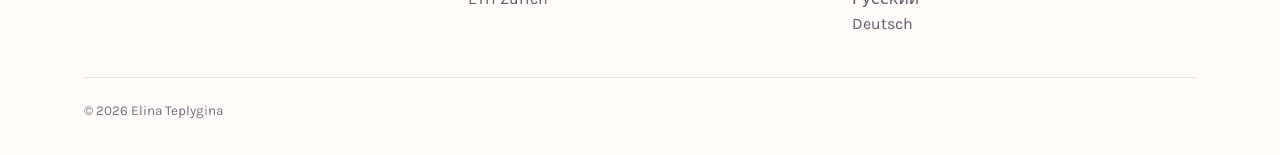
==== commit b10ec130: "Correct the claim about switching without a business degree The site said the consulting internship " ====
--- a/index.html
+++ b/index.html
@@ -37,7 +37,7 @@
   "url": "https://elinateplygina.com/",
   "image": "https://elinateplygina.com/assets/elina.jpg",
   "description": "Moved to Switzerland alone at 16. Mentors international students and young professionals finding their way in a new country: studying, choosing a direction, and building a career.",
-  "jobTitle": "Master's student, ETH Zürich",
+  "jobTitle": "Master's student in Management, Technology and Economics, ETH Zürich",
   "alumniOf": {
     "@type": "CollegeOrUniversity",
     "name": "ETH Zürich"
@@ -160,13 +160,13 @@
       <li class="stop">
         <span class="stop__yr">The change</span>
         <h3>Moving into consulting</h3>
-        <p>I turned toward business and consulting, including an internship at UNITY Consulting &amp; Innovation. That is where I learned how to be taken seriously without a business degree.</p>
+        <p>I turned toward business and consulting, including an internship at UNITY Consulting &amp; Innovation. I wanted out of engineering, and I went to find out what the alternative actually looked like.</p>
         <p class="stop__tags"><span class="tag tag--sky">Finding direction</span><span class="tag tag--sage">Building a career</span></p>
       </li>
       <li class="stop stop--now">
         <span class="stop__yr">Right now</span>
         <h3>Master's &amp; the job market</h3>
-        <p>Finishing my Master's at ETH and working out the move into a full-time career in Switzerland as a non-EU national.</p>
+        <p>Finishing a Master's in Management, Technology and Economics at ETH and working out the move into a full-time career in Switzerland as a non-EU national.</p>
         <p class="stop__tags"><span class="tag tag--sage">Building a career</span></p>
       </li>
     </ol>
@@ -174,7 +174,7 @@
 
   <figure class="note reveal">
     <blockquote>
-      <p>None of this came with a manual. Which school. Which degree. Whether to stay in engineering. How to be taken seriously in consulting interviews without a business background. How to approach the Swiss job market as a non-EU candidate.</p>
+      <p>None of this came with a manual. Which school. Which degree. Whether to stay in engineering. How to move from engineering into consulting. How to approach the Swiss job market as a non-EU candidate.</p>
       <p>I got through all of it by asking people who had done it before me. That is the part I would like to pass on.</p>
     </blockquote>
     <figcaption>Elina</figcaption>
--- a/assets/styles.css
+++ b/assets/styles.css
@@ -140,7 +140,9 @@
 .nav.stuck{border-bottom-color:var(--line);}
 .nav__brand{
   font-family:var(--display);font-size:19px;font-weight:600;
-  letter-spacing:-.01em;flex:0 0 auto;
+  letter-spacing:-.01em;
+  flex:0 1 auto;min-width:0;
+  overflow:hidden;text-overflow:ellipsis;white-space:nowrap;
 }
 .nav__links{display:flex;gap:28px;margin-left:auto;}
 .nav__links a{
@@ -179,9 +181,20 @@
   .langsw{margin-left:auto;}
   .nav__cta{margin-left:0;}
 }
-@media(max-width:400px){
-  .nav{gap:10px;}
-  .nav__cta{padding:9px 14px;font-size:13.5px;}
+@media(max-width:340px){
+  .nav{gap:6px;padding-inline:12px;}
+  .nav__brand{font-size:15px;}
+  .nav__cta{padding:8px 11px;font-size:12.5px;}
+}
+@media(max-width:430px){
+  /* Brand + language switch + button is a tight row on a small phone, and
+     the Russian button label is wider than the English one. Every pixel
+     here goes to keeping the full name visible rather than ellipsised. */
+  .nav{gap:6px;padding-inline:14px;}
+  .nav__brand{font-size:16px;letter-spacing:-.02em;}
+  .langsw{gap:0;}
+  .langsw a{padding:6px 5px;}
+  .nav__cta{padding:9px 11px;font-size:12.5px;}
 }
 
 /* ── Reveal (gentle; starts visible if JS never runs) ────── */
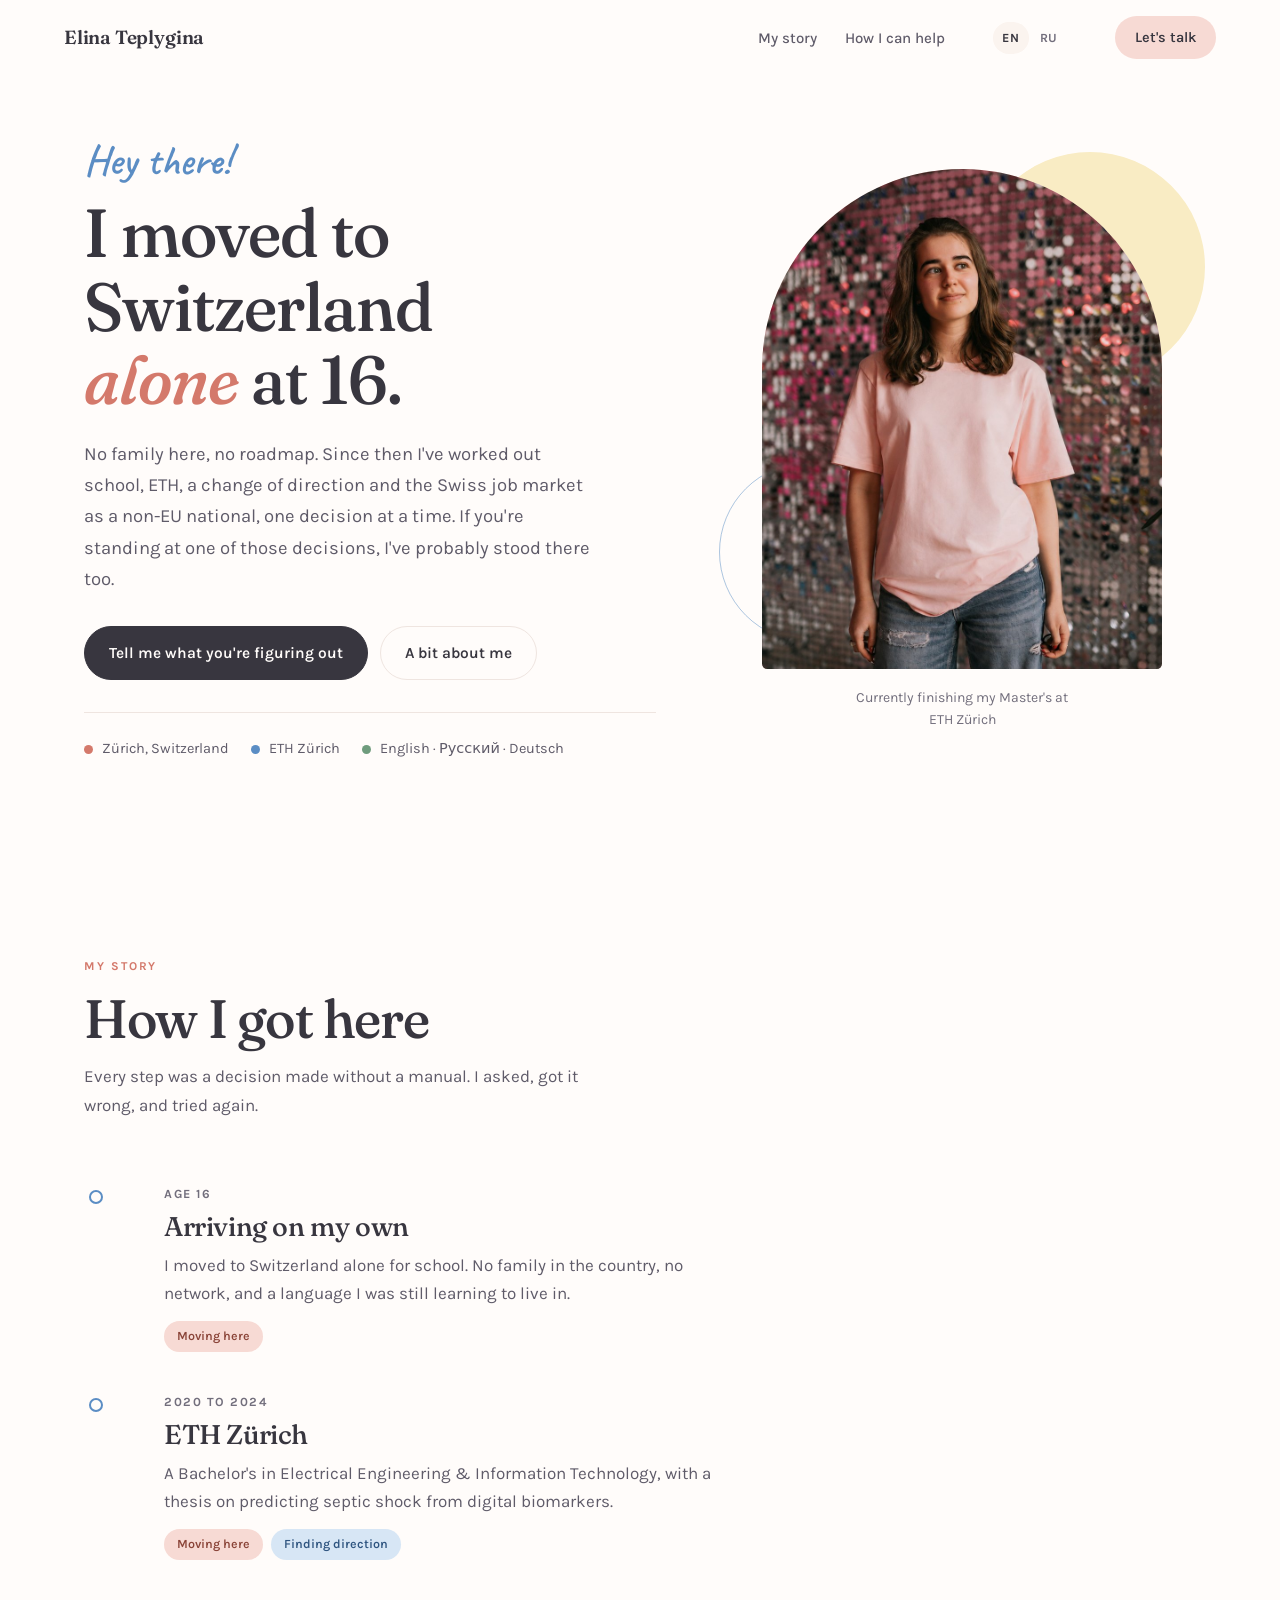
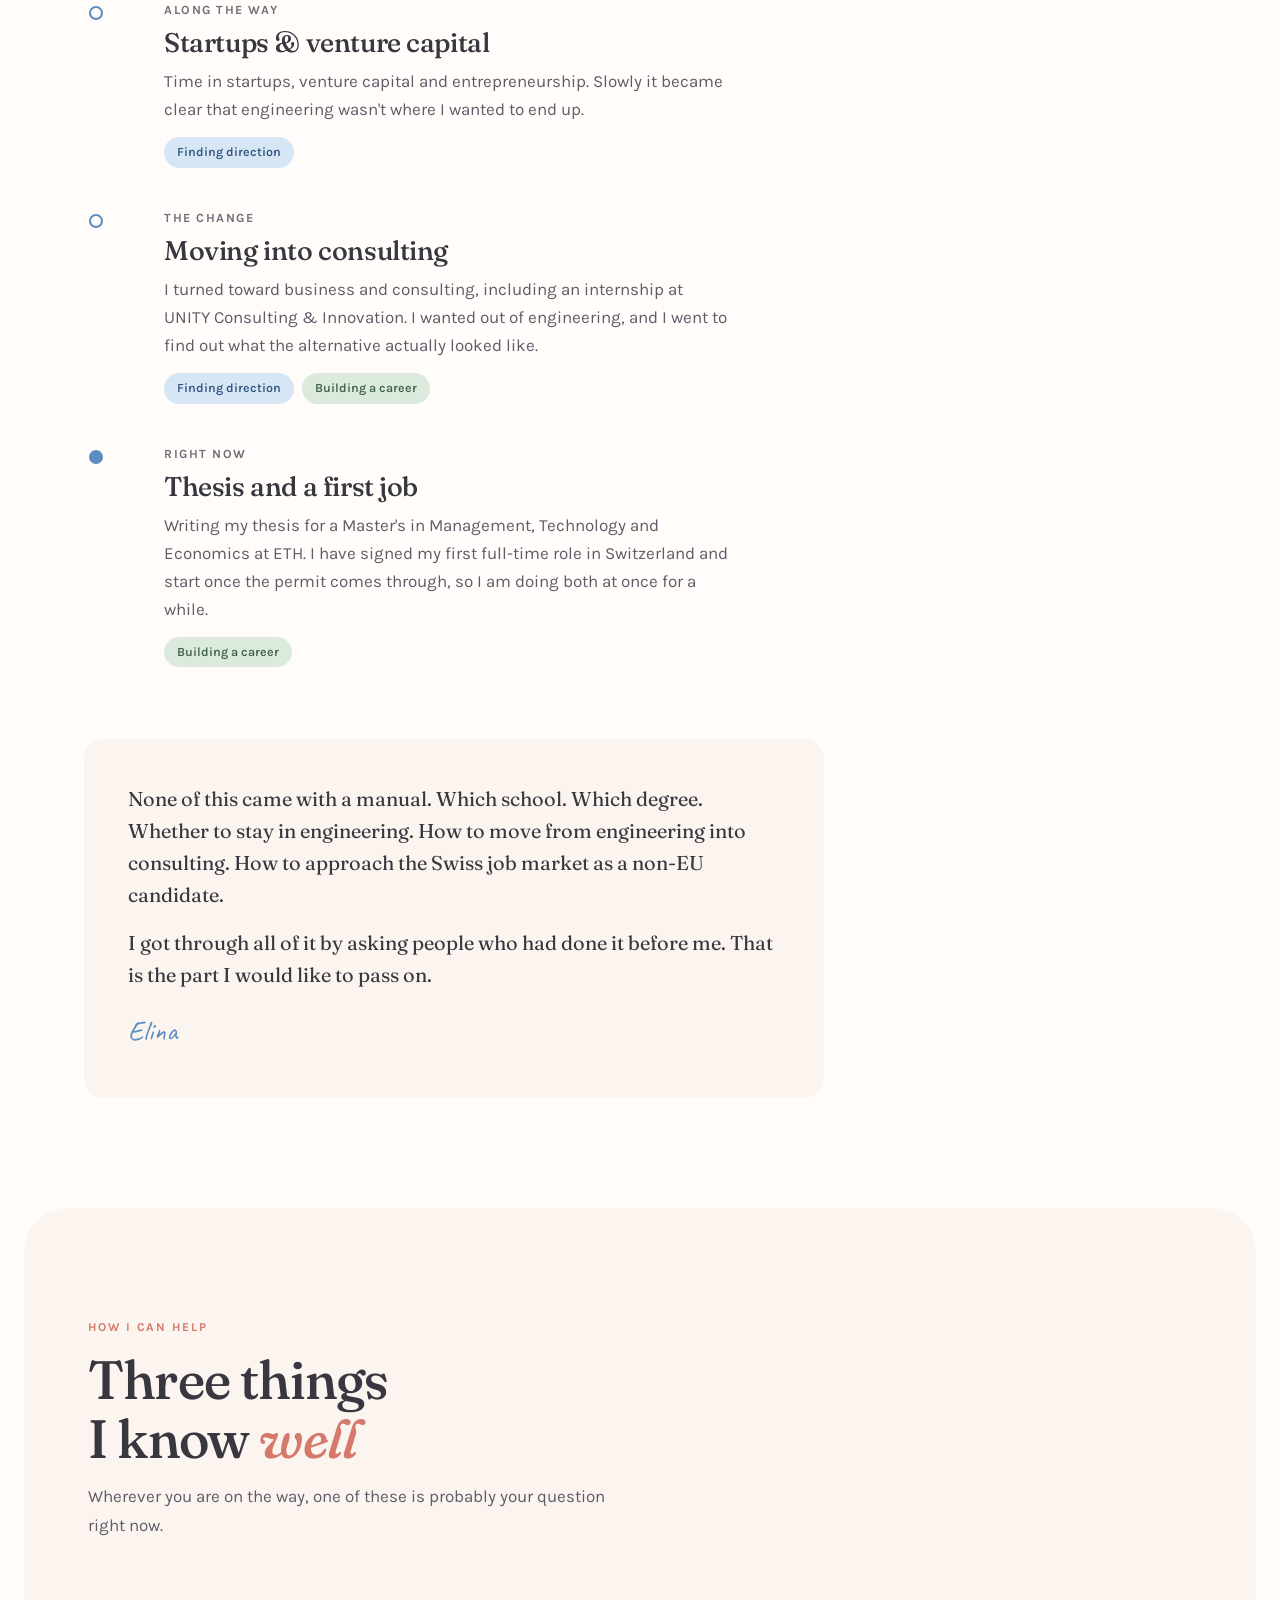
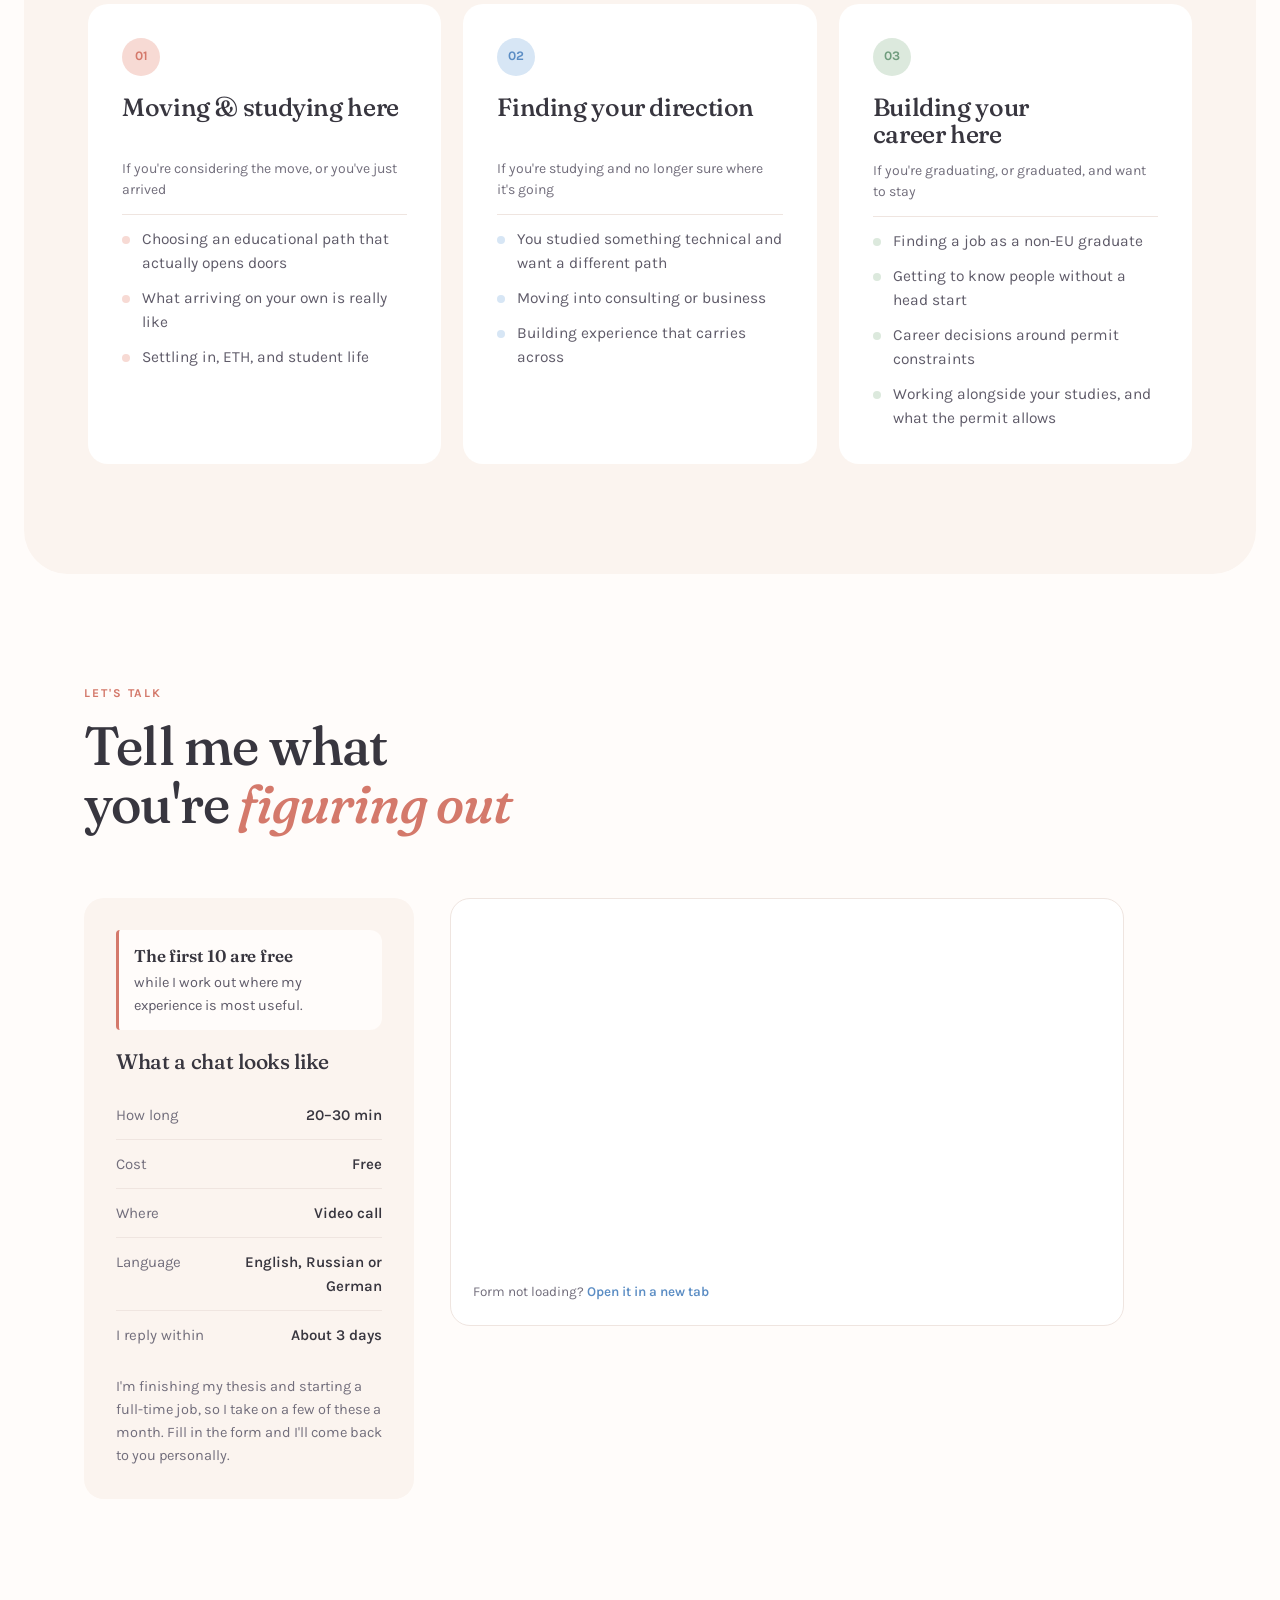
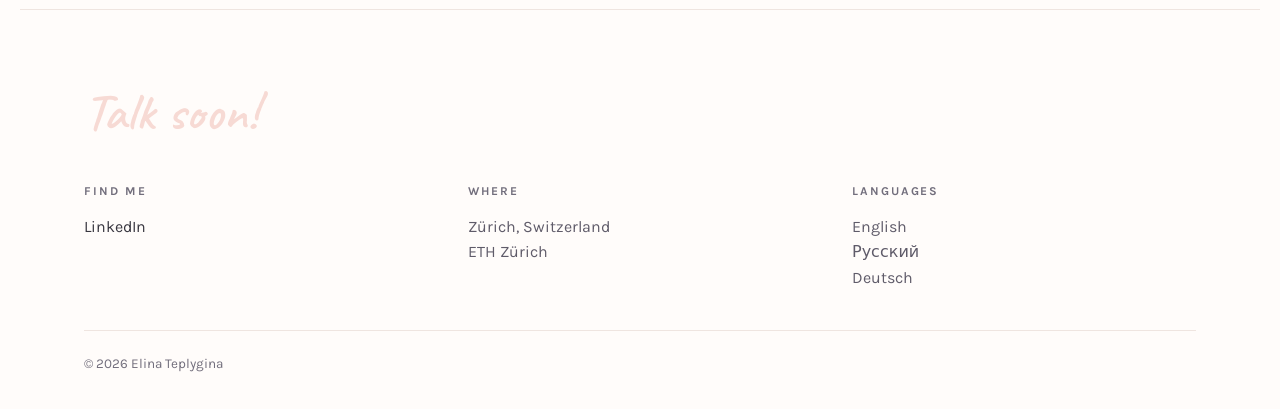
==== commit 4a9ab49d: "Cap the free conversations, and update the current stage Frames the limit on the real constraint rat" ====
--- a/index.html
+++ b/index.html
@@ -165,8 +165,8 @@
       </li>
       <li class="stop stop--now">
         <span class="stop__yr">Right now</span>
-        <h3>Master's &amp; the job market</h3>
-        <p>Finishing a Master's in Management, Technology and Economics at ETH and working out the move into a full-time career in Switzerland as a non-EU national.</p>
+        <h3>Thesis and a first job</h3>
+        <p>Writing my thesis for a Master's in Management, Technology and Economics at ETH. I have signed my first full-time role in Switzerland and start once the permit comes through, so I am doing both at once for a while.</p>
         <p class="stop__tags"><span class="tag tag--sage">Building a career</span></p>
       </li>
     </ol>
@@ -220,6 +220,7 @@
         <li>Finding a job as a non-EU graduate</li>
         <li>Getting to know people without a head start</li>
         <li>Career decisions around permit constraints</li>
+        <li>Working alongside your studies, and what the permit allows</li>
       </ul>
     </article>
   </div>
@@ -235,6 +236,7 @@
 
   <div class="talk reveal">
     <aside class="what">
+      <p class="what__cap"><b>The first 10 are free</b>while I work out where my experience is most useful.</p>
       <h3>What a chat looks like</h3>
       <ul>
         <li><span>How long</span><b>20–30 min</b></li>
@@ -243,7 +245,7 @@
         <li><span>Language</span><b>English, Russian or German</b></li>
         <li><span>I reply within</span><b>About 3 days</b></li>
       </ul>
-      <p class="what__mail">Fill in the form and I'll come back to you personally.</p>
+      <p class="what__mail">I'm finishing my thesis and starting a full-time job, so I take on a few of these a month. Fill in the form and I'll come back to you personally.</p>
     </aside>
 
     <div class="formwrap">
--- a/assets/styles.css
+++ b/assets/styles.css
@@ -440,6 +440,20 @@
 .what{
   background:var(--cream);border-radius:var(--r);
   padding:clamp(24px,3vw,32px);
+}
+.what__cap{
+  background:var(--paper);
+  border-left:3px solid var(--rose);
+  border-radius:4px 12px 12px 4px;
+  padding:13px 15px;margin-bottom:20px;
+  font-size:14.5px;line-height:1.55;color:var(--ink-2);
+}
+/* .what b sets text-align:right for the value column and is declared later,
+   so this needs the extra class to win rather than relying on order. */
+.what .what__cap b{
+  display:block;margin-bottom:3px;text-align:left;
+  font-family:var(--display);font-weight:600;font-size:17px;
+  letter-spacing:-.01em;color:var(--ink);
 }
 .what h3{font-size:21px;margin-bottom:18px;}
 .what ul{display:grid;}
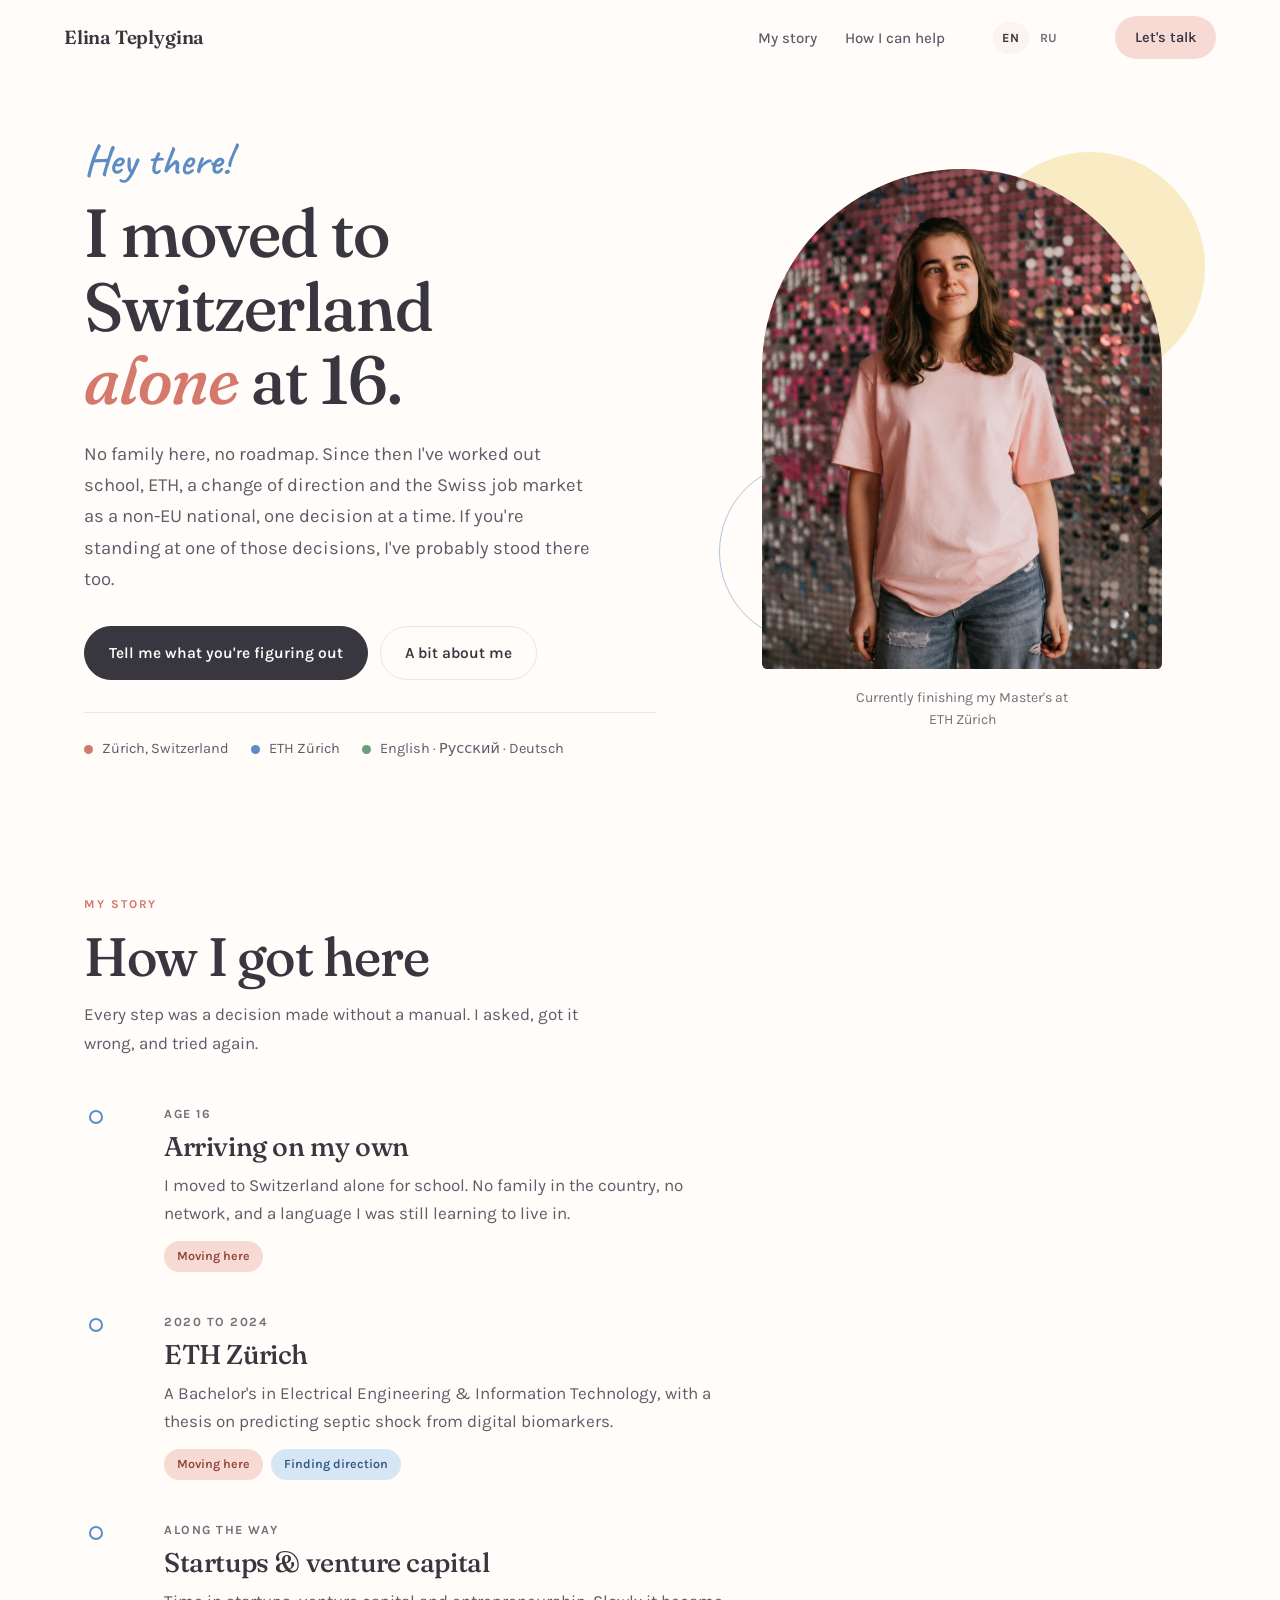
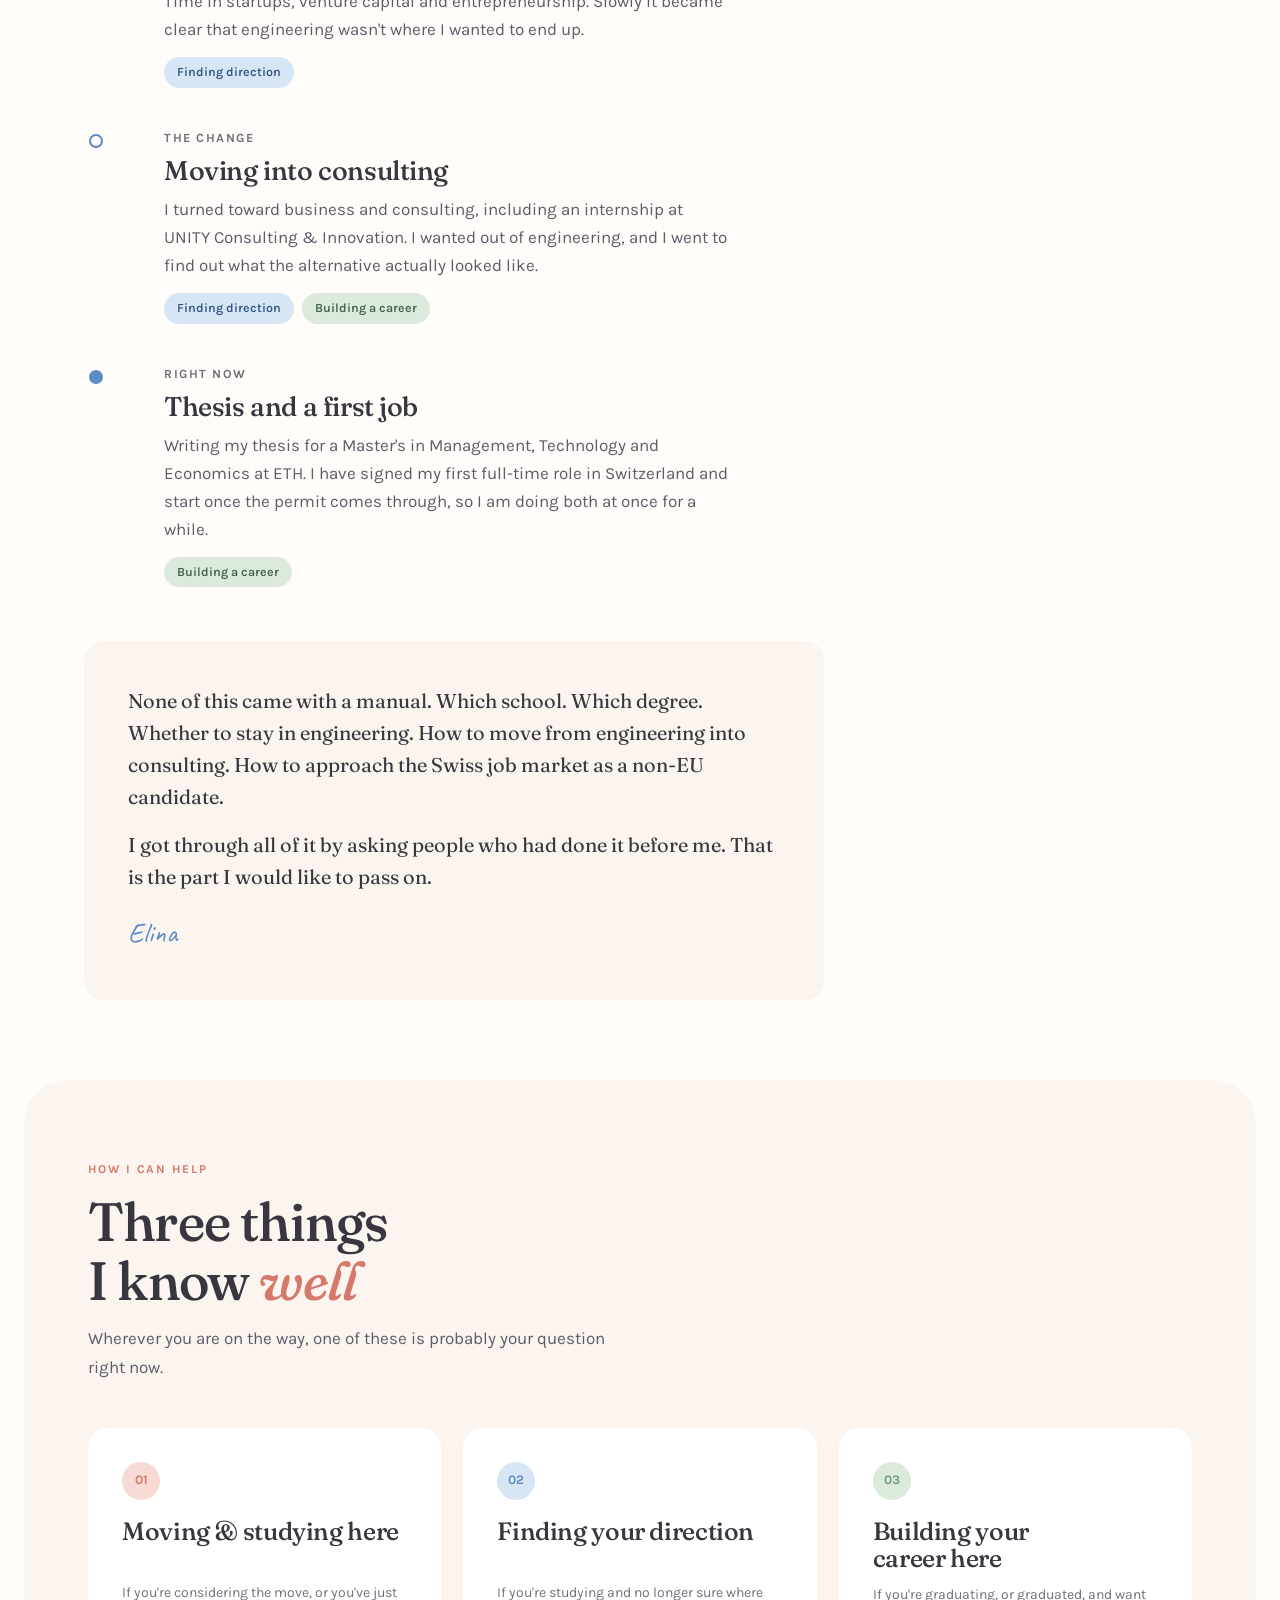
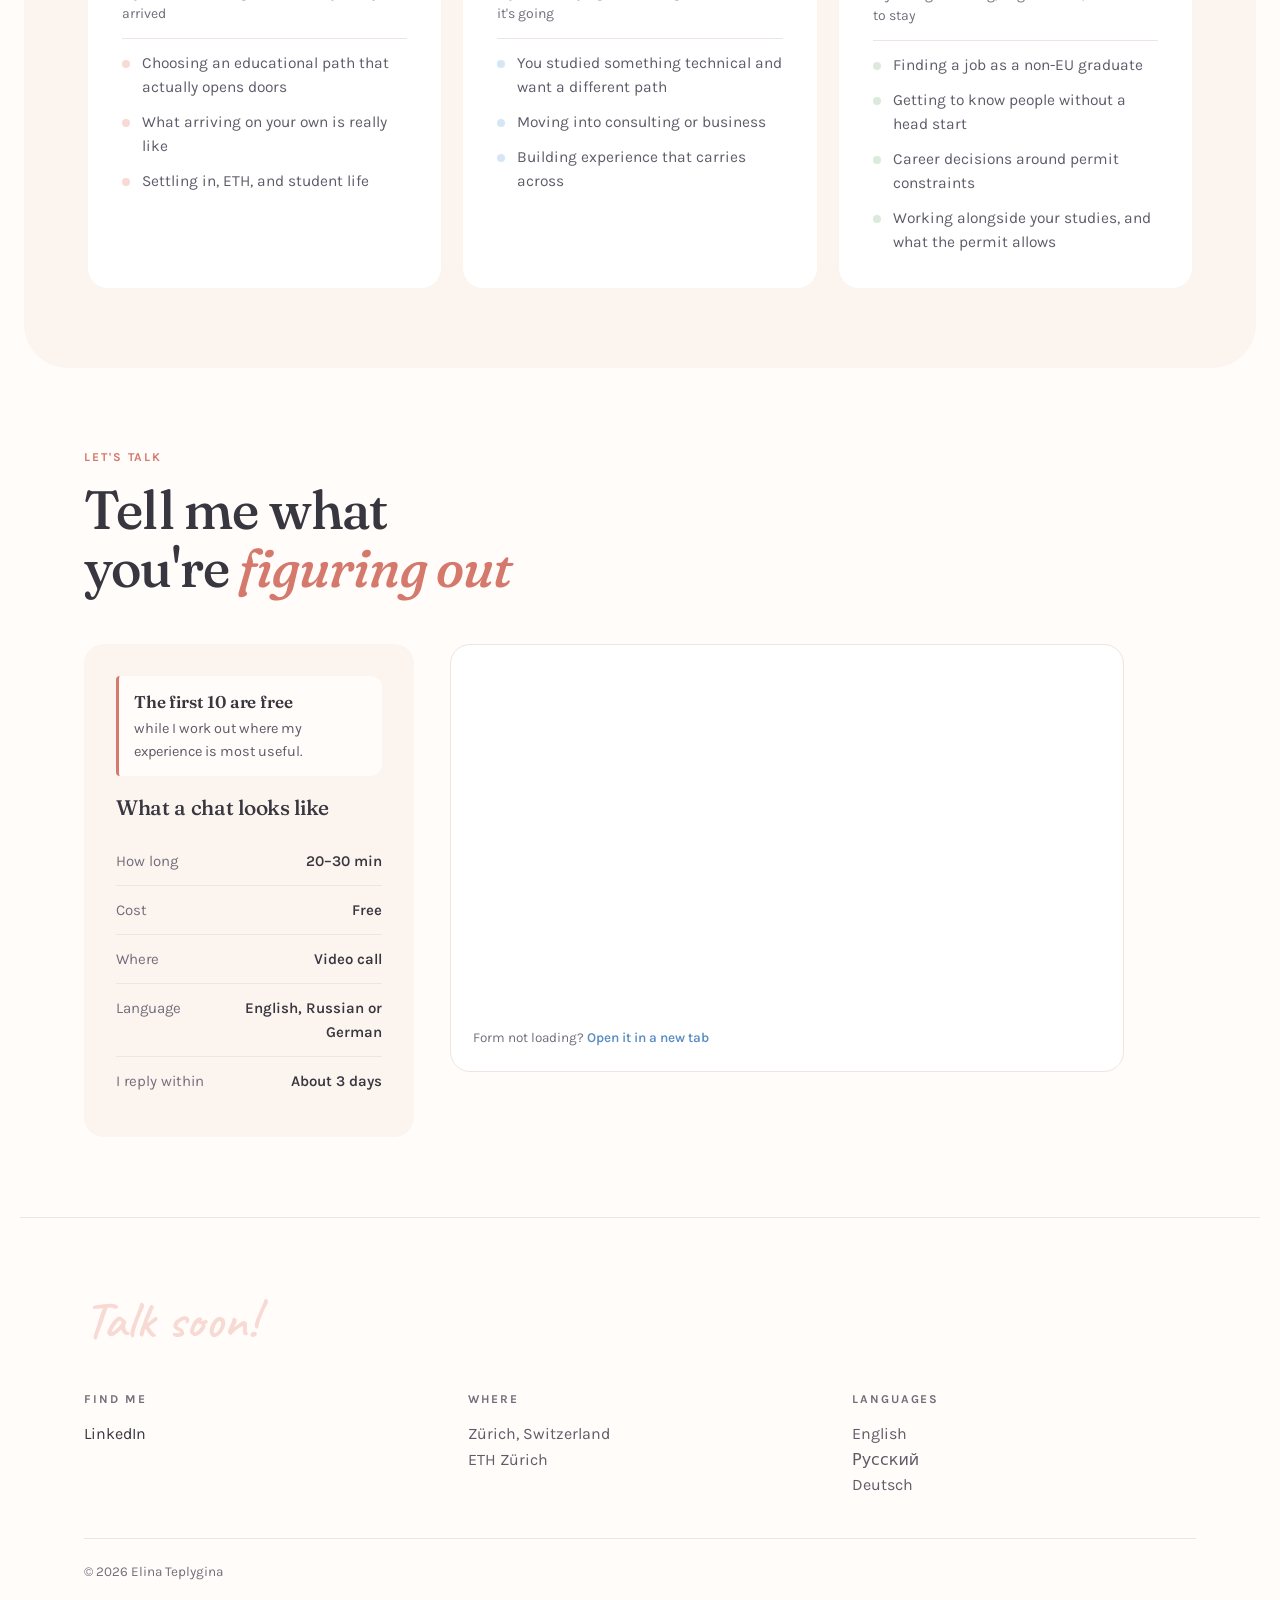
==== commit 57bdb3ef: "Tighten the vertical rhythm, and drop the capacity line Sections carried 110px of padding top and bo" ====
--- a/index.html
+++ b/index.html
@@ -245,7 +245,6 @@
         <li><span>Language</span><b>English, Russian or German</b></li>
         <li><span>I reply within</span><b>About 3 days</b></li>
       </ul>
-      <p class="what__mail">I'm finishing my thesis and starting a full-time job, so I take on a few of these a month. Fill in the form and I'll come back to you personally.</p>
     </aside>
 
     <div class="formwrap">
--- a/assets/styles.css
+++ b/assets/styles.css
@@ -208,7 +208,7 @@
 /* ── Hero ────────────────────────────────────────────────── */
 .hero{
   max-width:var(--max);margin:0 auto;
-  padding:clamp(34px,5vw,64px) var(--pad) clamp(50px,7vw,86px);
+  padding:clamp(34px,5vw,64px) var(--pad) clamp(34px,4.5vw,54px);
   display:grid;
   grid-template-columns:minmax(0,1.1fr) minmax(0,.9fr);
   gap:clamp(30px,6vw,72px);
@@ -295,7 +295,7 @@
 /* ── Section frame ───────────────────────────────────────── */
 .sec{
   max-width:var(--max);margin:0 auto;
-  padding:clamp(60px,9vw,110px) var(--pad);
+  padding:clamp(50px,6.5vw,80px) var(--pad);
 }
 .sec--tint{
   max-width:none;background:var(--cream);
@@ -308,7 +308,7 @@
 .sec__head{
   display:grid;gap:14px;
   max-width:var(--max);
-  margin-bottom:clamp(40px,5vw,64px);
+  margin-bottom:clamp(30px,4vw,46px);
 }
 .sec__head h2{font-size:clamp(32px,4.4vw,54px);max-width:16ch;}
 .sec__head h2 em{
@@ -367,7 +367,7 @@
 
 /* Personal note */
 .note{
-  margin:clamp(44px,6vw,72px) 0 0;
+  margin:clamp(34px,4.5vw,54px) 0 0;
   background:var(--cream);
   border-radius:var(--r);
   padding:clamp(26px,4vw,44px);
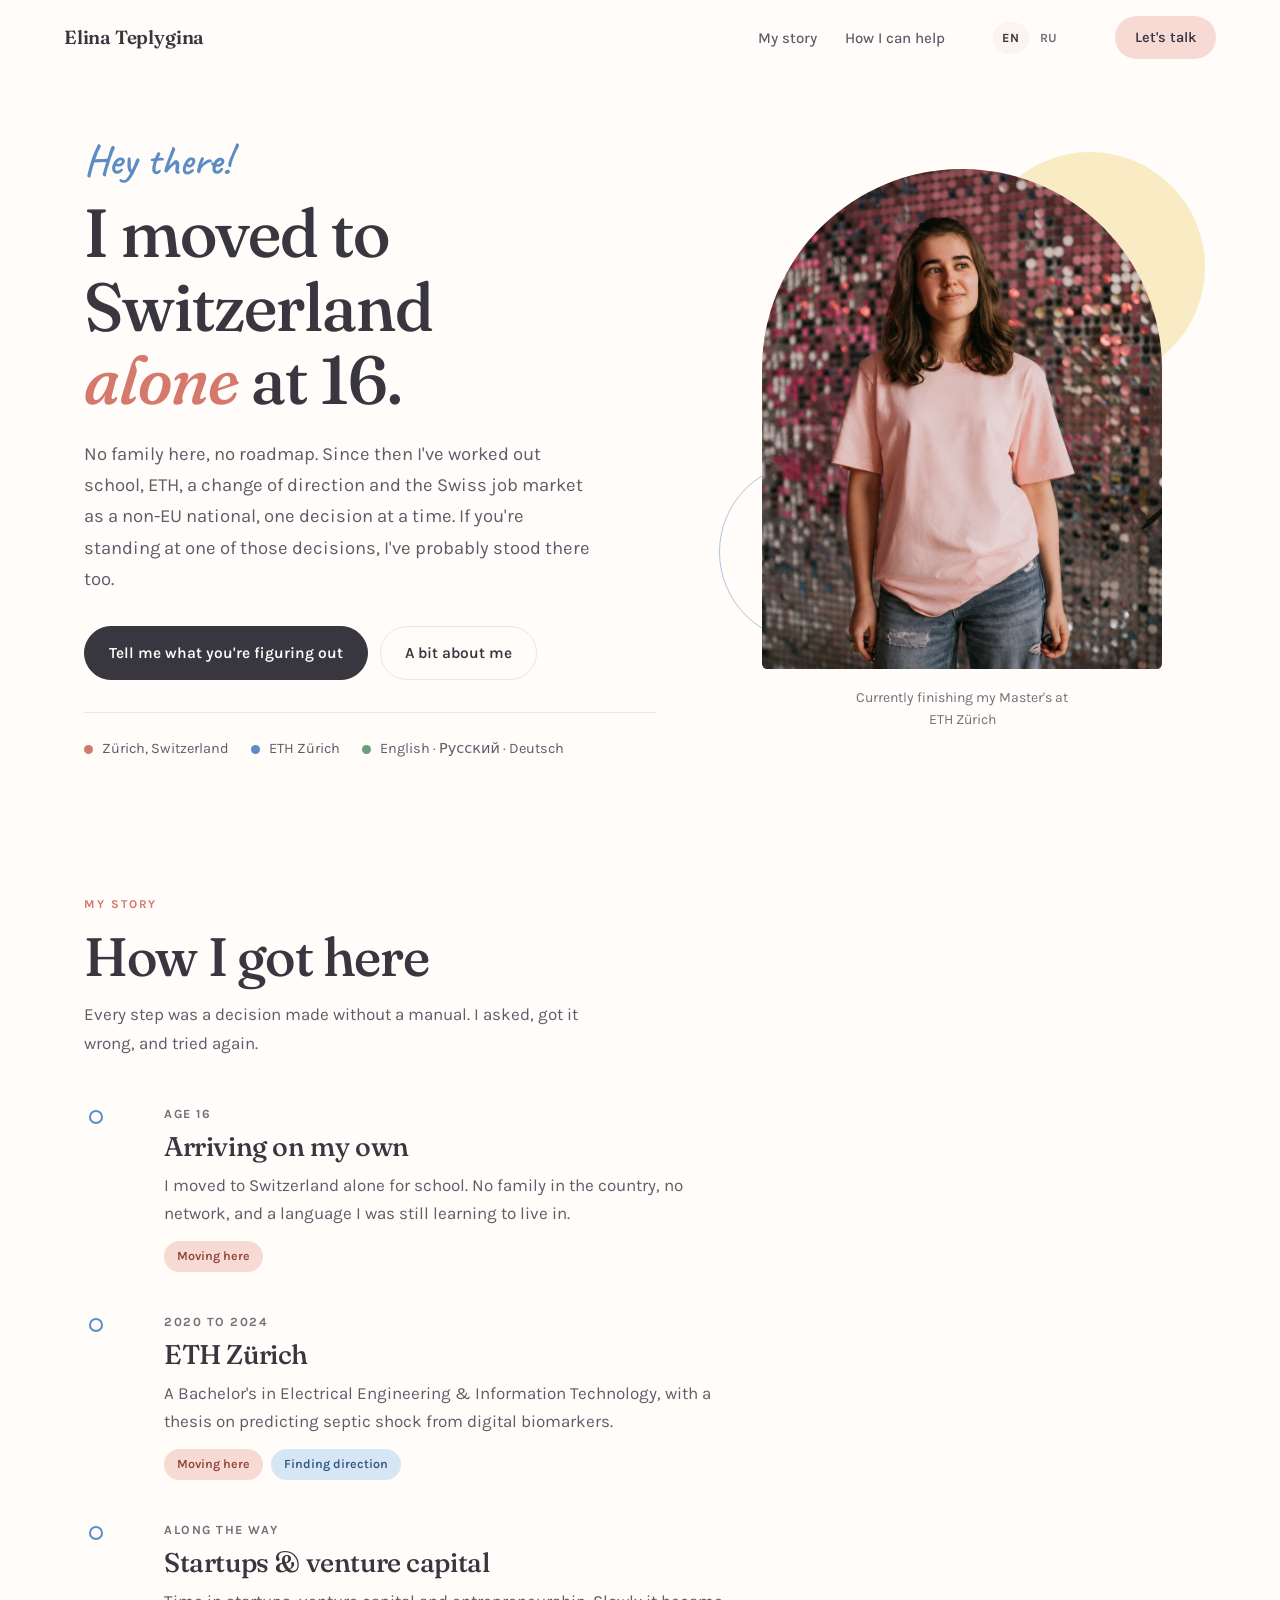
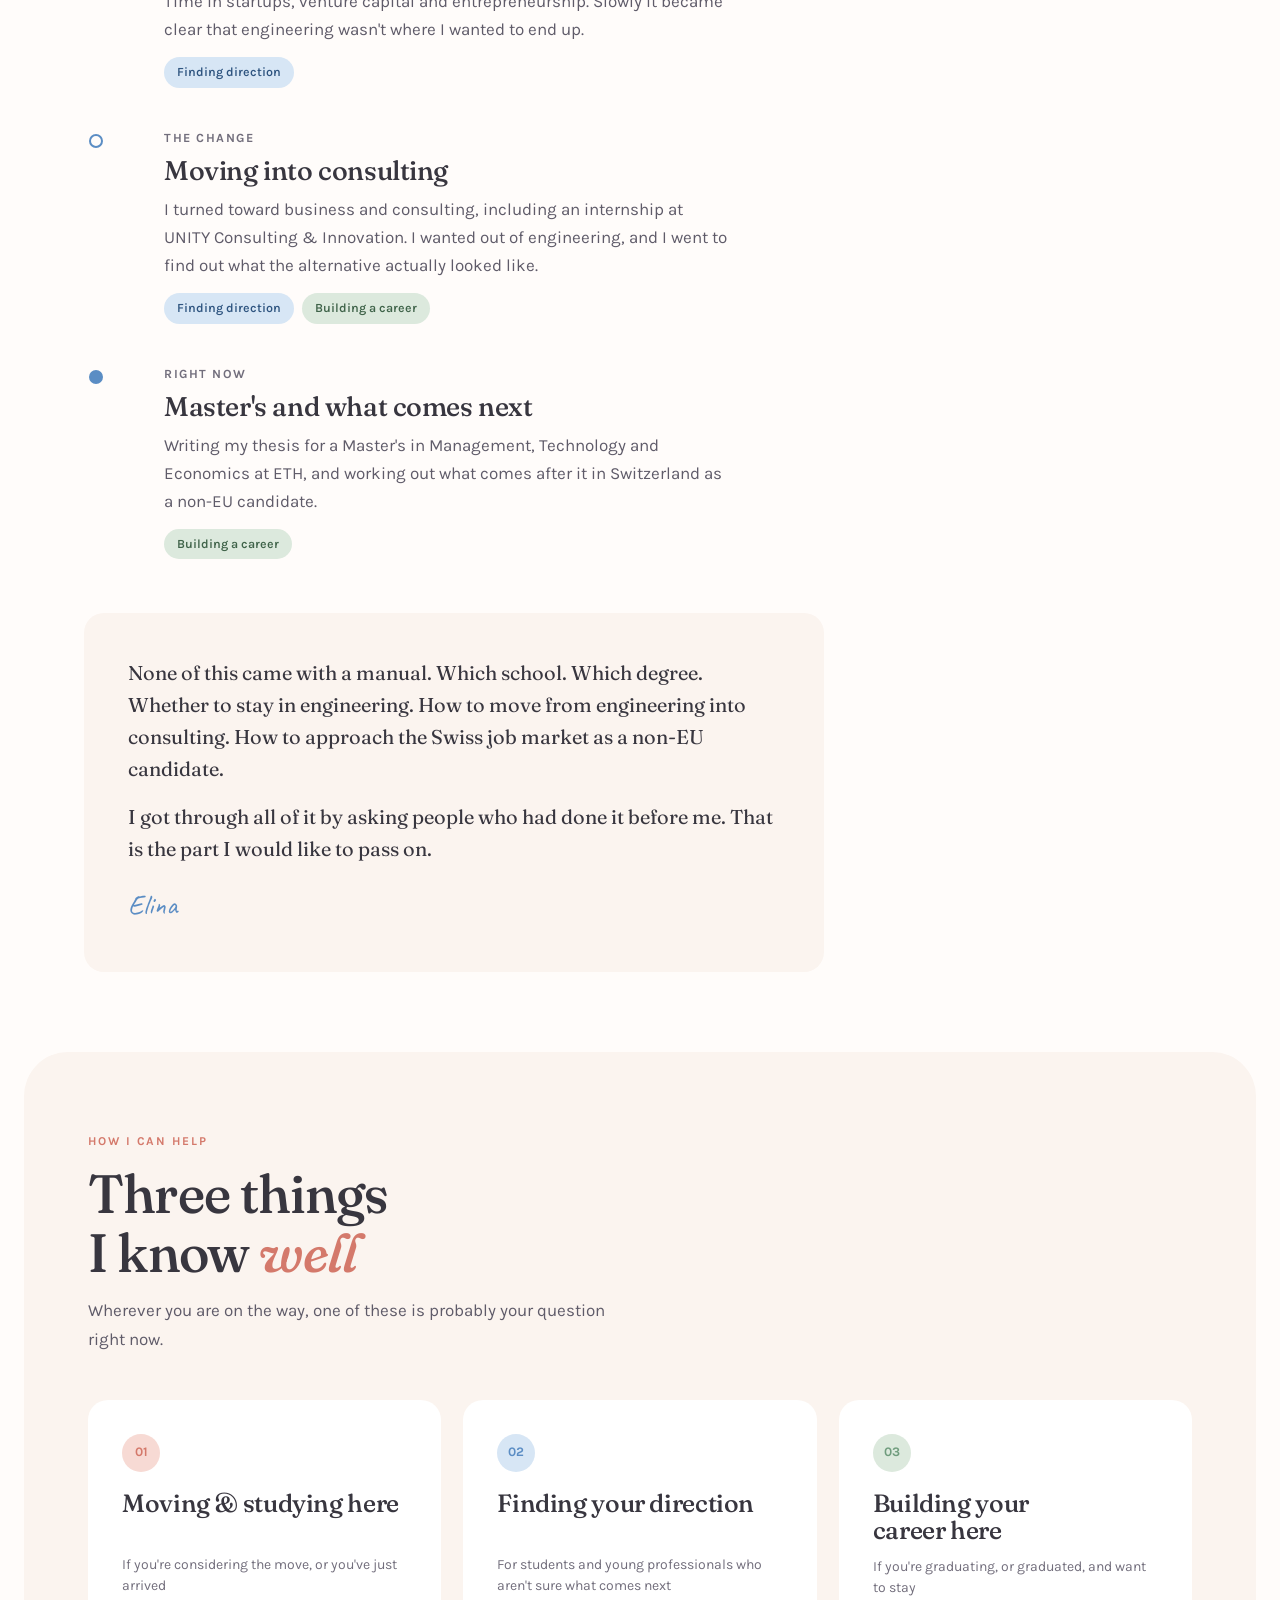
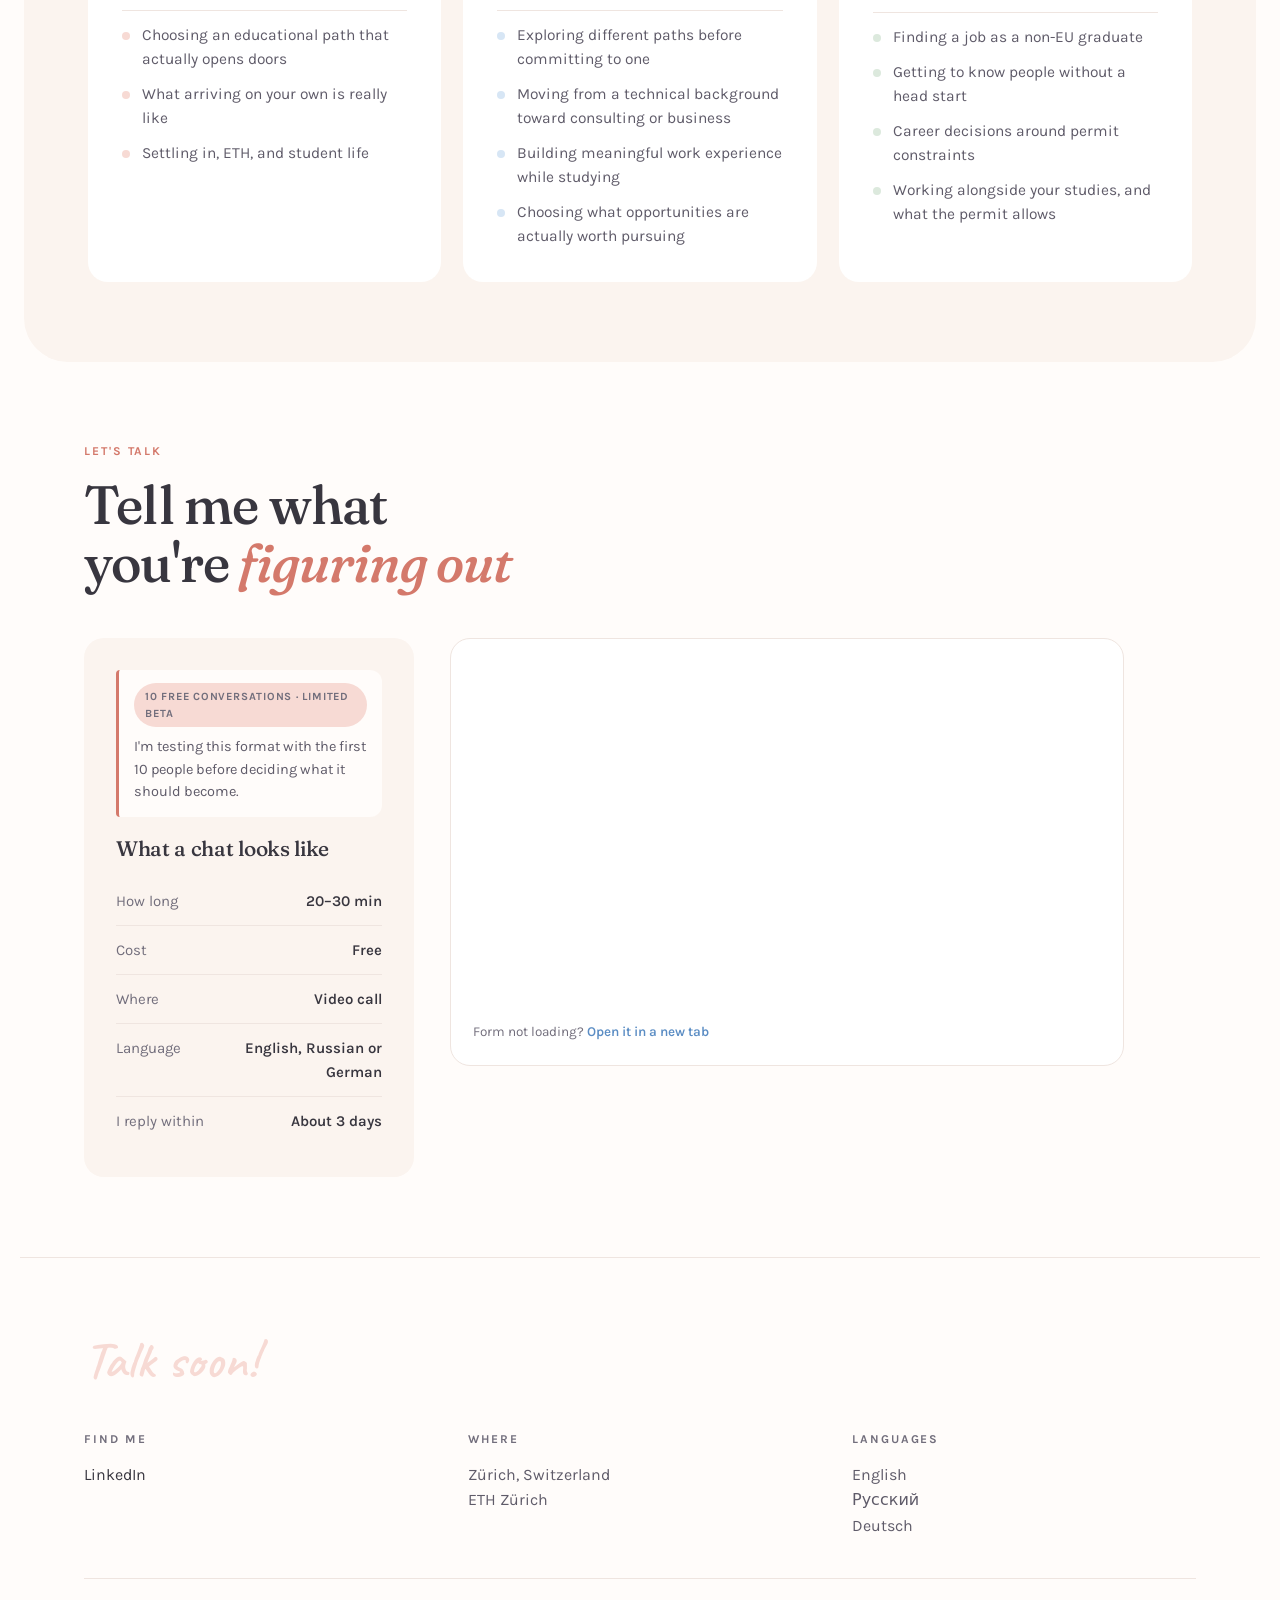
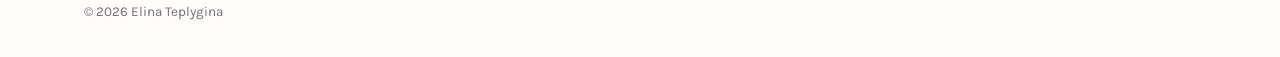
==== commit 33b523b0: "Make the free conversations a bounded beta, and fix the timeline claim Frames the limit as a real ex" ====
--- a/index.html
+++ b/index.html
@@ -165,8 +165,8 @@
       </li>
       <li class="stop stop--now">
         <span class="stop__yr">Right now</span>
-        <h3>Thesis and a first job</h3>
-        <p>Writing my thesis for a Master's in Management, Technology and Economics at ETH. I have signed my first full-time role in Switzerland and start once the permit comes through, so I am doing both at once for a while.</p>
+        <h3>Master's and what comes next</h3>
+        <p>Writing my thesis for a Master's in Management, Technology and Economics at ETH, and working out what comes after it in Switzerland as a non-EU candidate.</p>
         <p class="stop__tags"><span class="tag tag--sage">Building a career</span></p>
       </li>
     </ol>
@@ -204,11 +204,12 @@
     <article class="card card--sky">
       <span class="card__num" aria-hidden="true">02</span>
       <h3>Finding your direction</h3>
-      <p class="card__who">If you're studying and no longer sure where it's going</p>
+      <p class="card__who">For students and young professionals who aren't sure what comes next</p>
       <ul>
-        <li>You studied something technical and want a different path</li>
-        <li>Moving into consulting or business</li>
-        <li>Building experience that carries across</li>
+        <li>Exploring different paths before committing to one</li>
+        <li>Moving from a technical background toward consulting or business</li>
+        <li>Building meaningful work experience while studying</li>
+        <li>Choosing what opportunities are actually worth pursuing</li>
       </ul>
     </article>
 
@@ -236,7 +237,11 @@
 
   <div class="talk reveal">
     <aside class="what">
-      <p class="what__cap"><b>The first 10 are free</b>while I work out where my experience is most useful.</p>
+      <!-- Beta counter: as spots fill, change the badge to e.g. "3 conversations left · limited beta" -->
+      <p class="what__cap">
+        <span class="what__badge">10 free conversations · limited beta</span>
+        I'm testing this format with the first 10 people before deciding what it should become.
+      </p>
       <h3>What a chat looks like</h3>
       <ul>
         <li><span>How long</span><b>20–30 min</b></li>
--- a/assets/styles.css
+++ b/assets/styles.css
@@ -448,12 +448,12 @@
   padding:13px 15px;margin-bottom:20px;
   font-size:14.5px;line-height:1.55;color:var(--ink-2);
 }
-/* .what b sets text-align:right for the value column and is declared later,
-   so this needs the extra class to win rather than relying on order. */
-.what .what__cap b{
-  display:block;margin-bottom:3px;text-align:left;
-  font-family:var(--display);font-weight:600;font-size:17px;
-  letter-spacing:-.01em;color:var(--ink);
+.what__badge{
+  display:inline-block;margin-bottom:9px;
+  font-family:var(--ui);font-size:11px;font-weight:700;
+  letter-spacing:.07em;text-transform:uppercase;
+  color:#8a4438;background:var(--blush);
+  padding:5px 11px;border-radius:100px;
 }
 .what h3{font-size:21px;margin-bottom:18px;}
 .what ul{display:grid;}
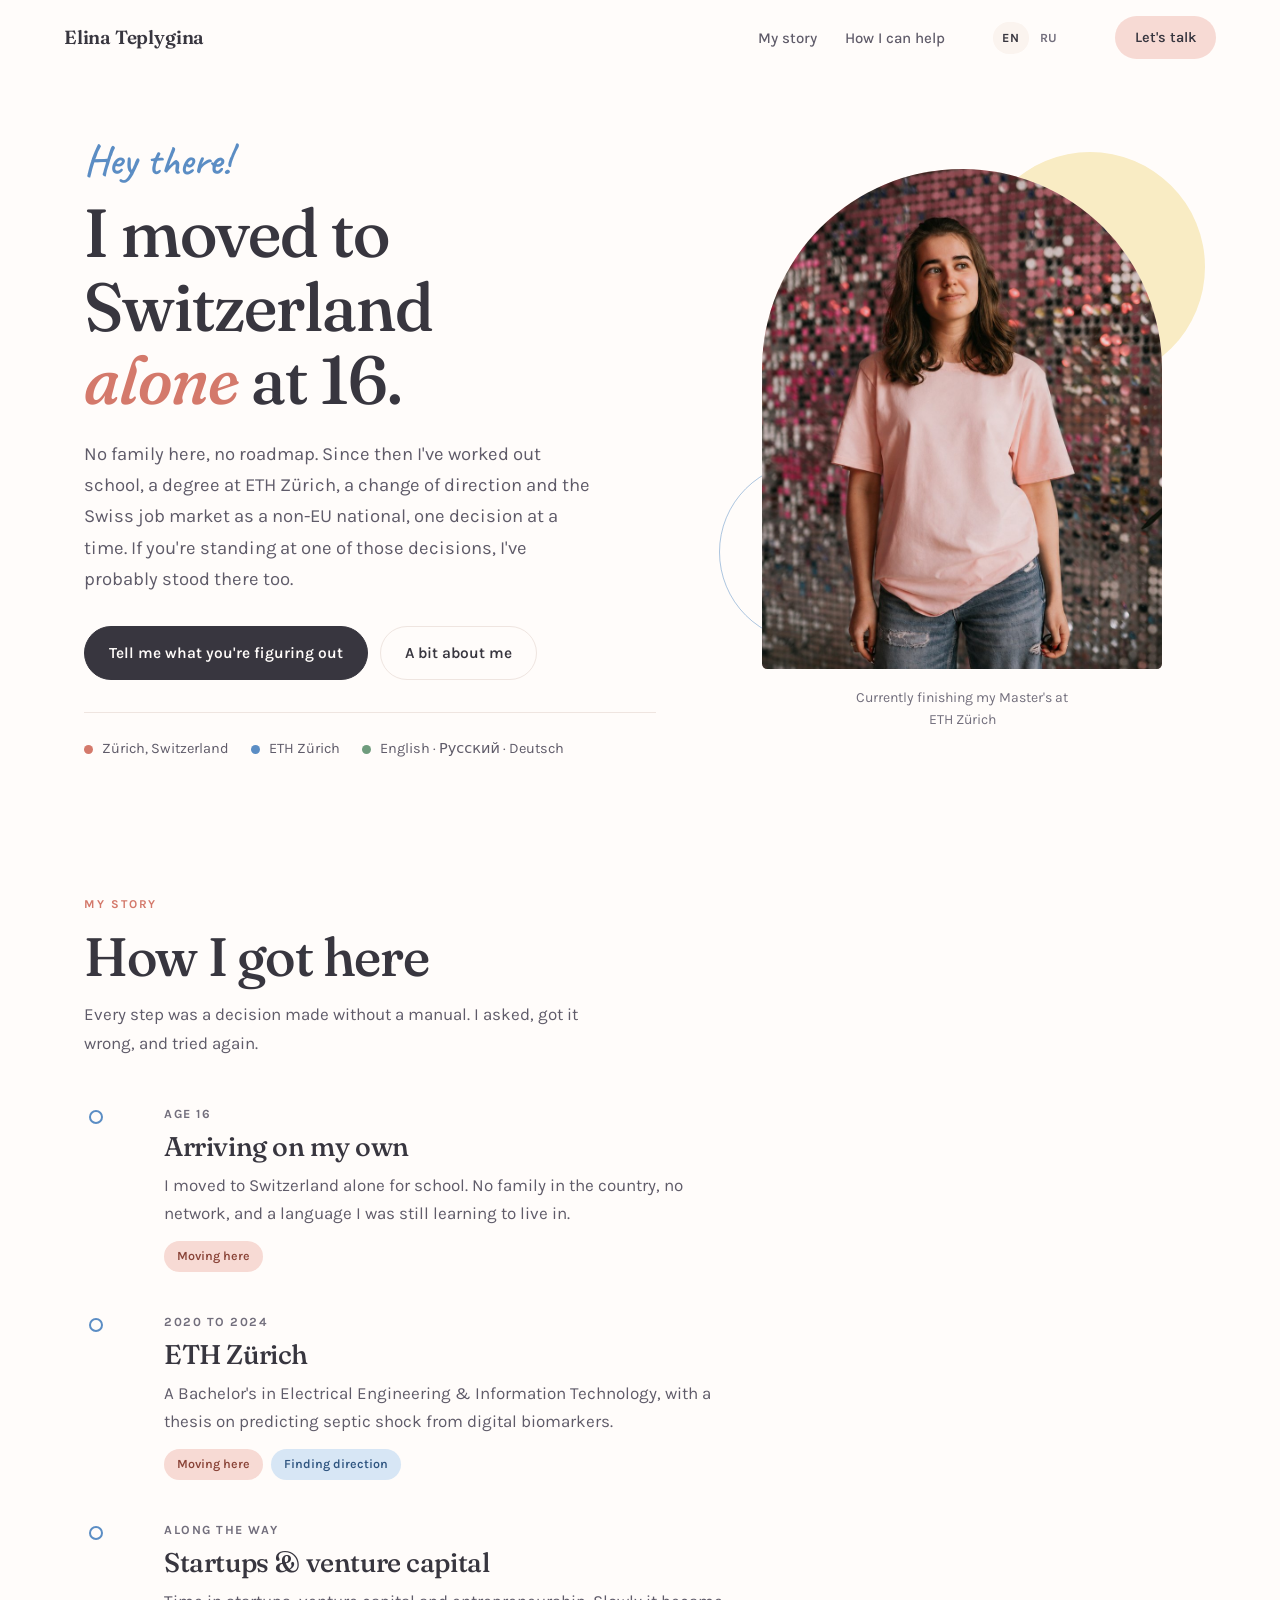
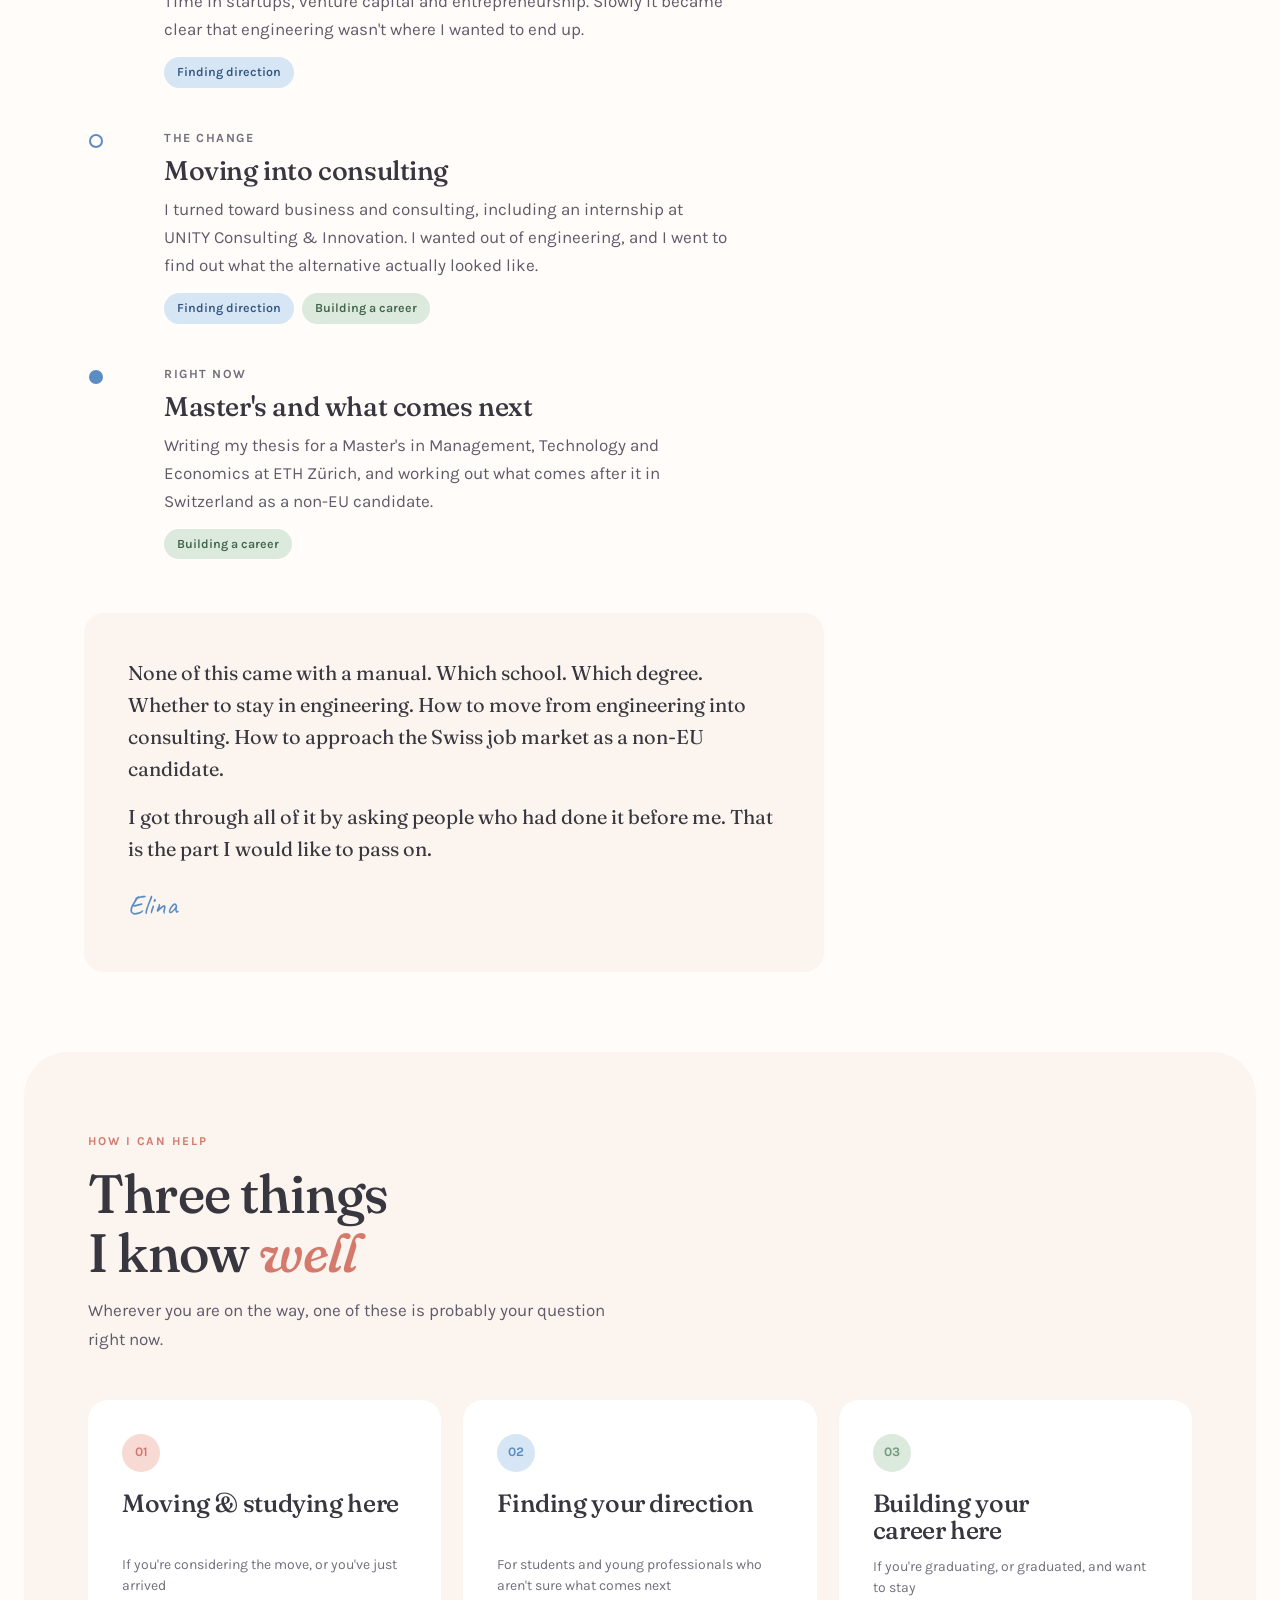
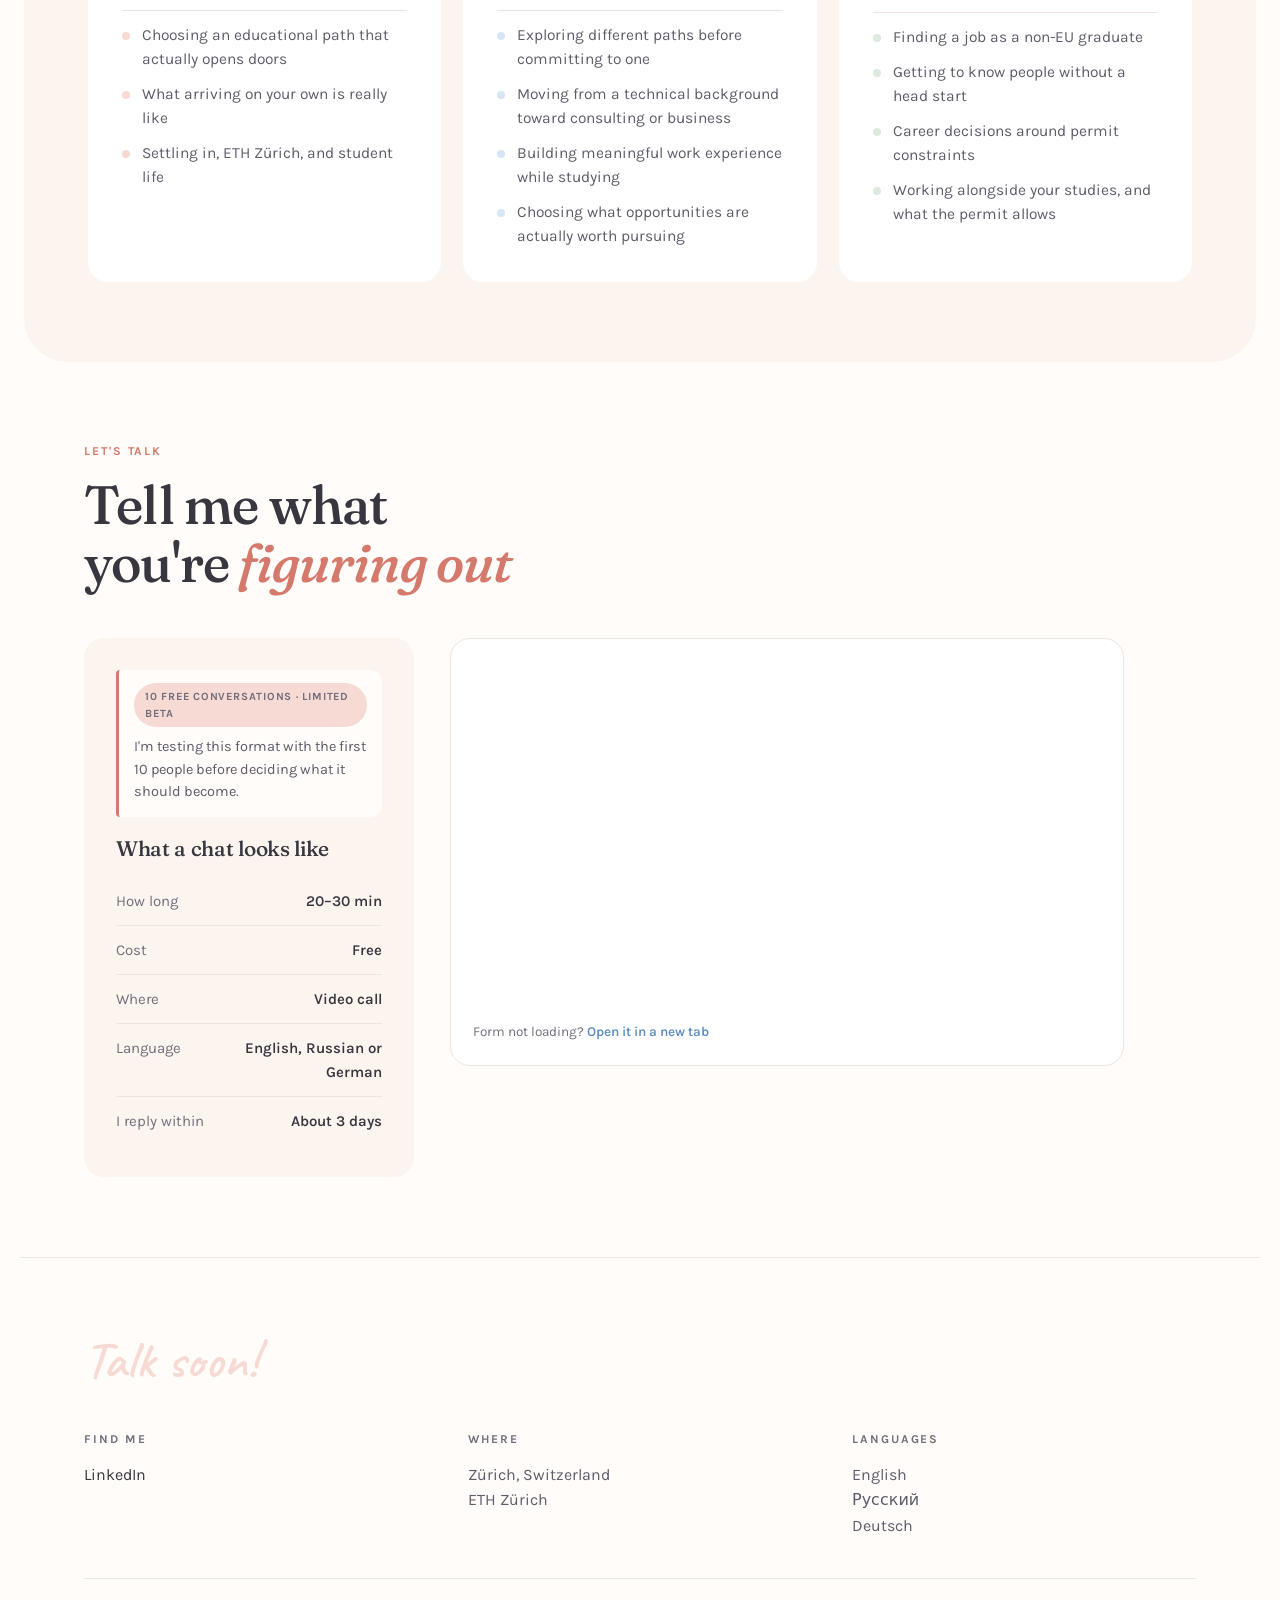
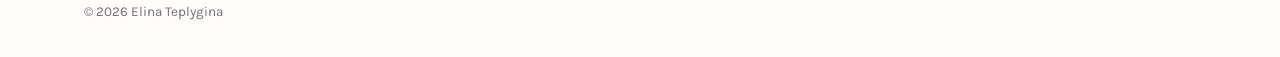
==== commit 61863e93: "Make every ETH mention explain itself "ETH" is instantly meaningful in Zürich and opaque to everyone" ====
--- a/index.html
+++ b/index.html
@@ -100,8 +100,8 @@
     <p class="script">Hey there!</p>
     <h1>I moved to Switzerland <em>alone</em> at&nbsp;16.</h1>
     <p class="lede">
-      No family here, no roadmap. Since then I've worked out school, ETH,
-      a change of direction and the Swiss job market as a non-EU national,
+      No family here, no roadmap. Since then I've worked out school, a degree
+      at ETH Zürich, a change of direction and the Swiss job market as a non-EU national,
       one decision at a time. If you're standing at one of those decisions,
       I've probably stood there too.
     </p>
@@ -166,7 +166,7 @@
       <li class="stop stop--now">
         <span class="stop__yr">Right now</span>
         <h3>Master's and what comes next</h3>
-        <p>Writing my thesis for a Master's in Management, Technology and Economics at ETH, and working out what comes after it in Switzerland as a non-EU candidate.</p>
+        <p>Writing my thesis for a Master's in Management, Technology and Economics at ETH Zürich, and working out what comes after it in Switzerland as a non-EU candidate.</p>
         <p class="stop__tags"><span class="tag tag--sage">Building a career</span></p>
       </li>
     </ol>
@@ -197,7 +197,7 @@
       <ul>
         <li>Choosing an educational path that actually opens doors</li>
         <li>What arriving on your own is really like</li>
-        <li>Settling in, ETH, and student life</li>
+        <li>Settling in, ETH Zürich, and student life</li>
       </ul>
     </article>
 
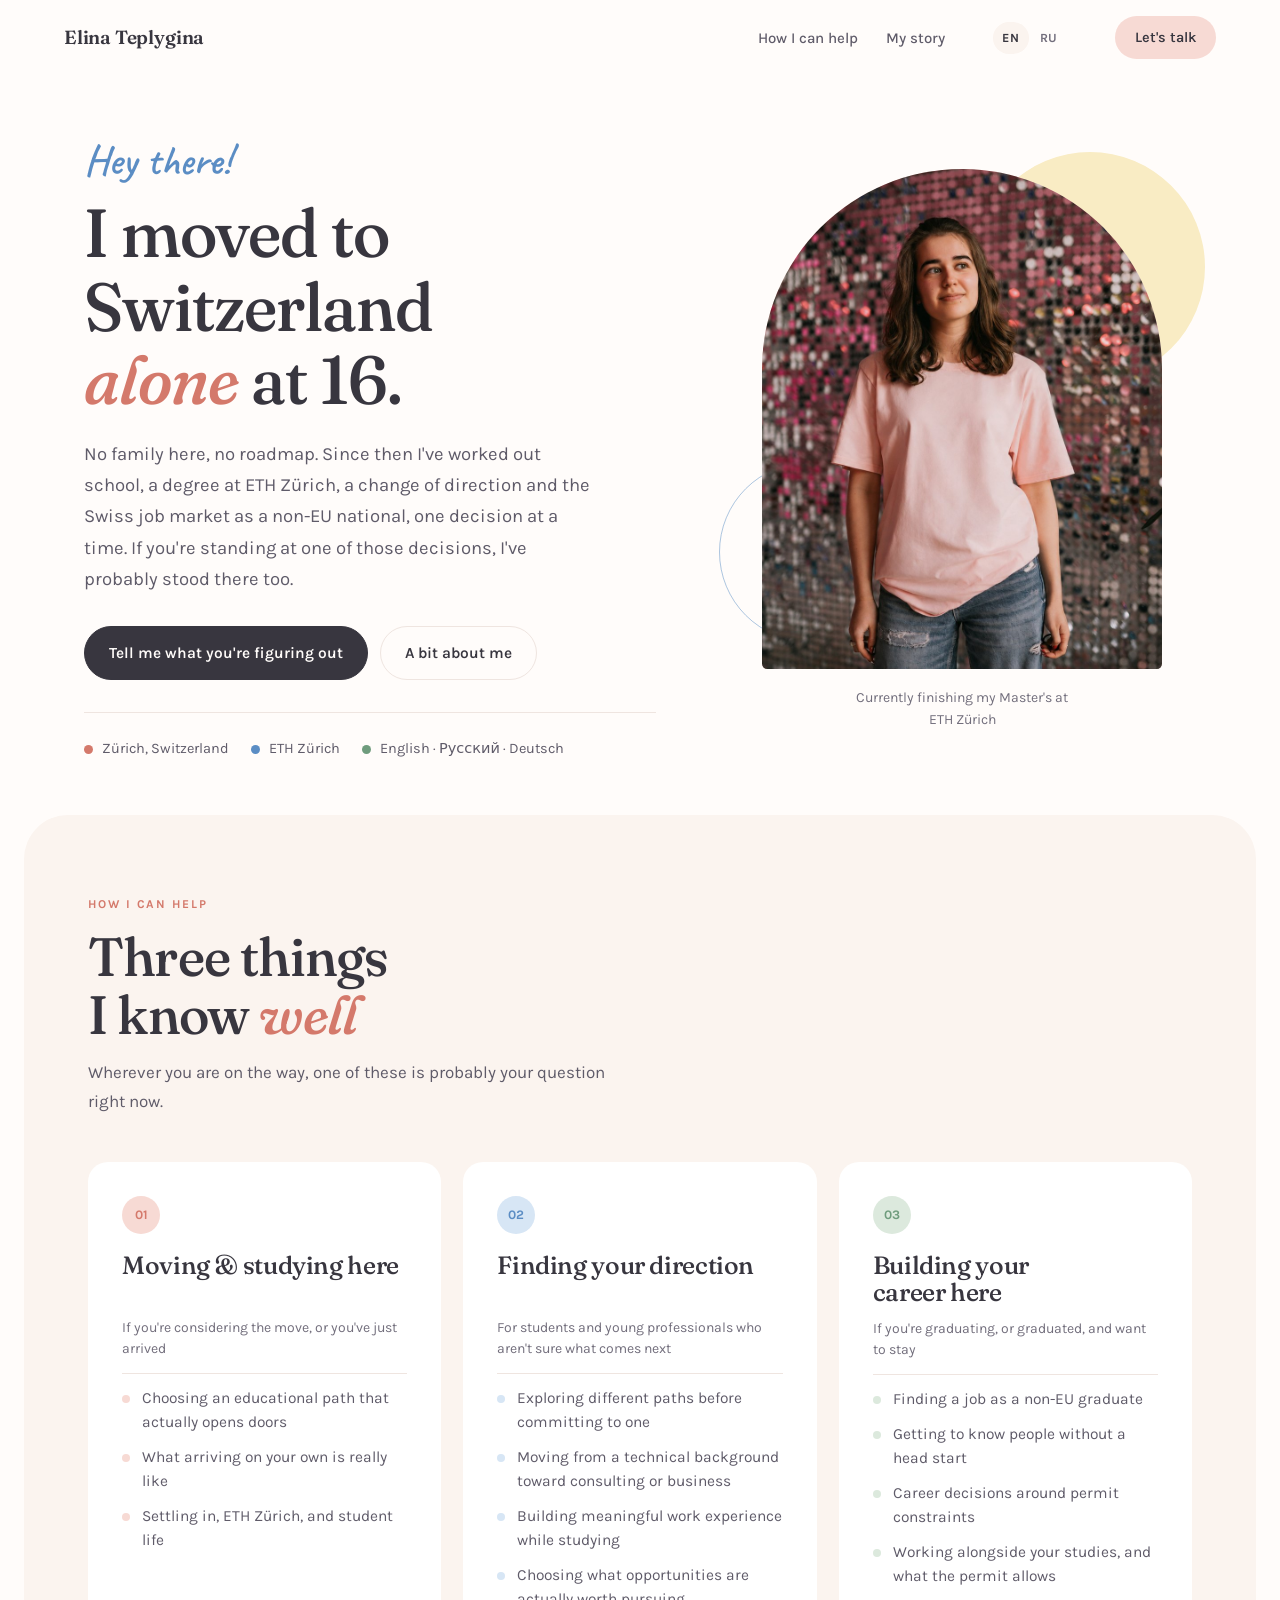
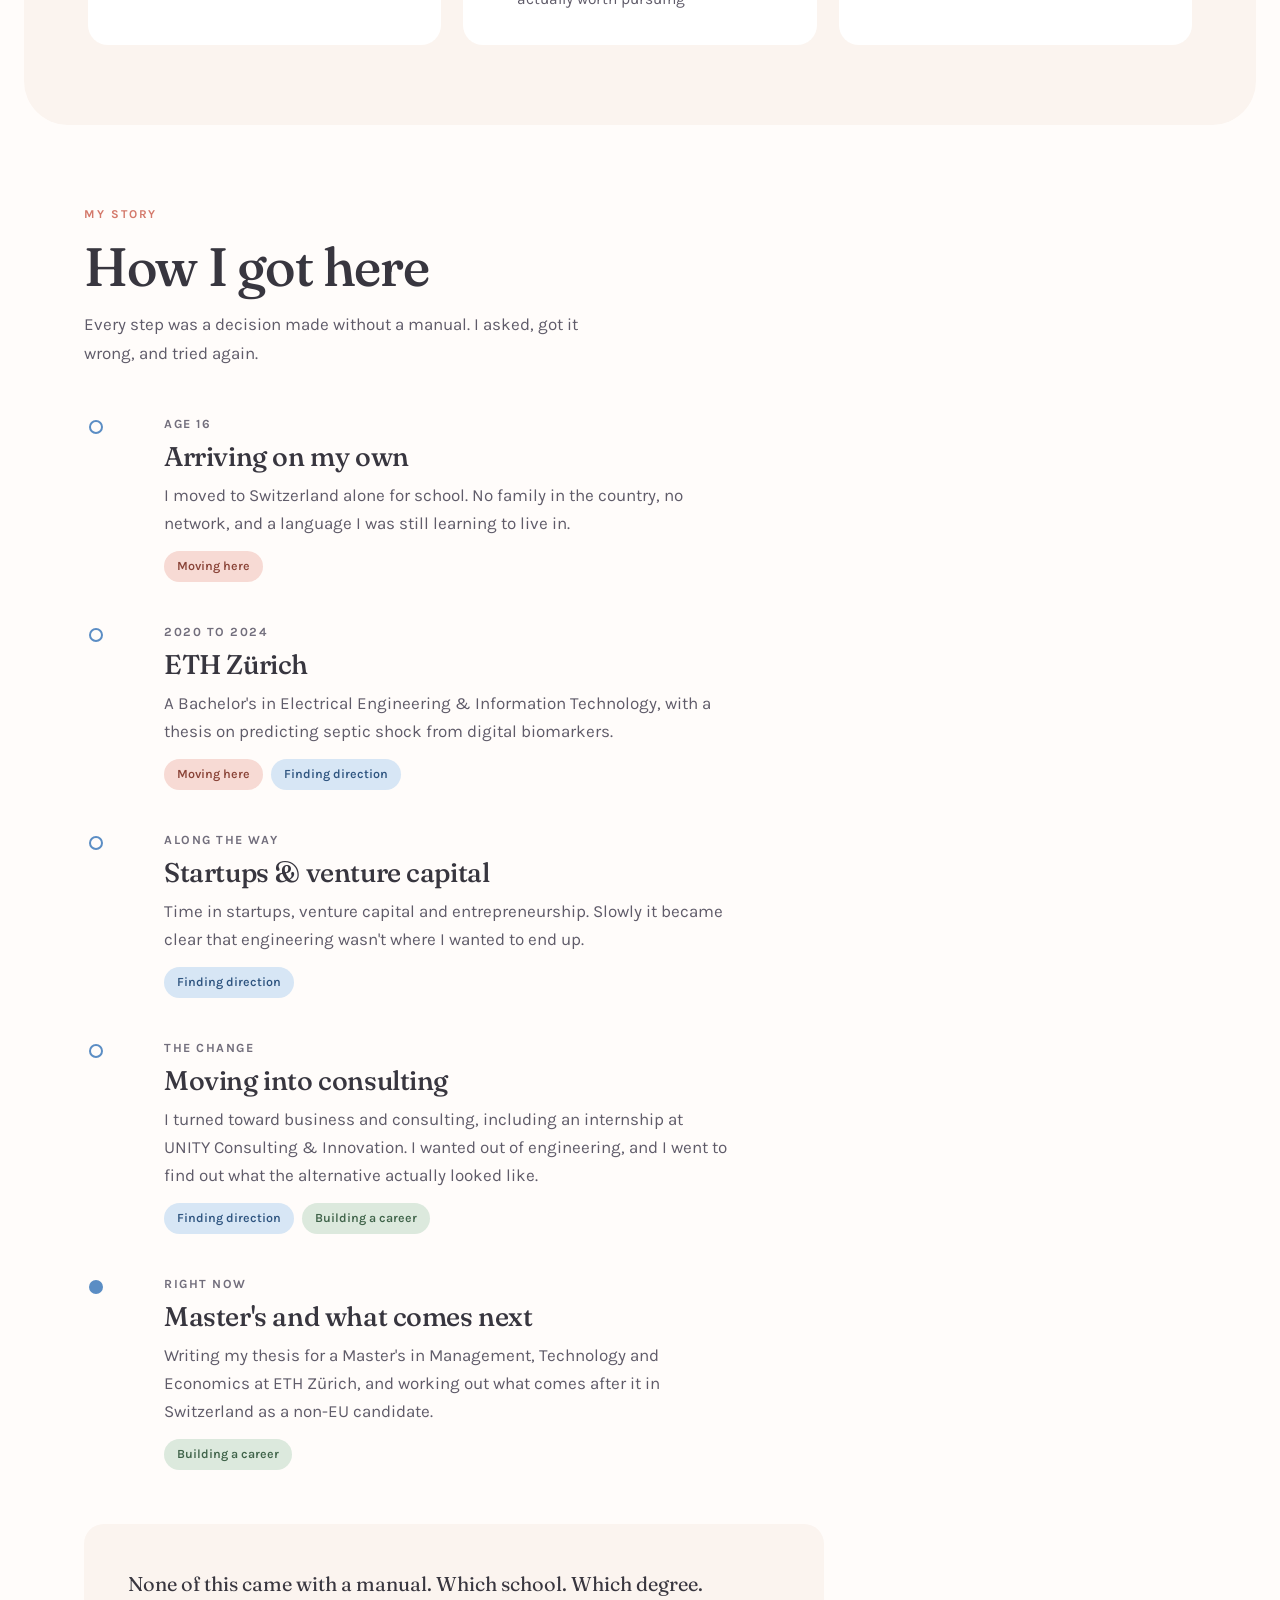
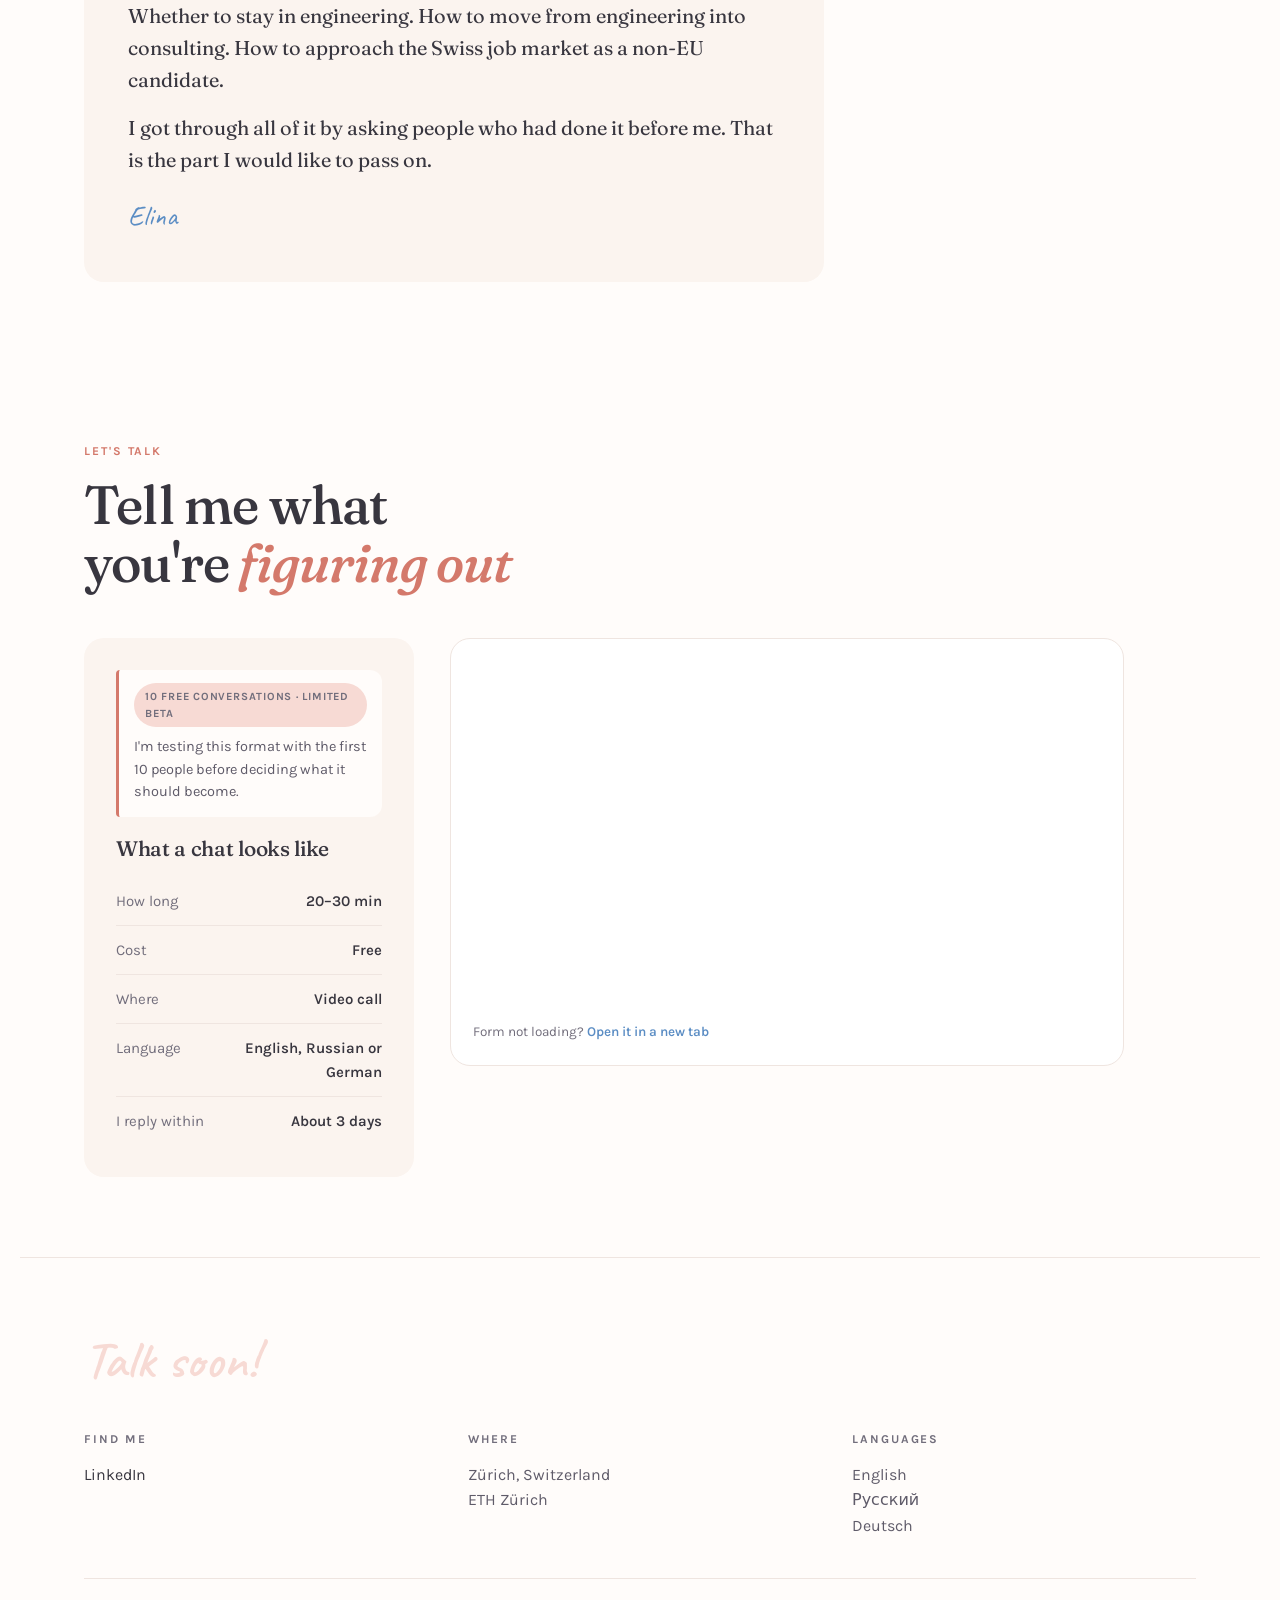
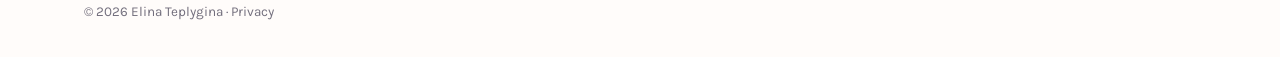
==== commit f31a2b22: "Put the offer above the story, and add a privacy policy Move "How I can help" ahead of "My story" on" ====
--- a/index.html
+++ b/index.html
@@ -81,8 +81,8 @@
 <header class="nav" id="nav">
   <a class="nav__brand" href="#top">Elina&nbsp;Teplygina</a>
   <nav class="nav__links" aria-label="Sections">
+    <a href="#help" data-nav>How I can help</a>
     <a href="#story" data-nav>My story</a>
-    <a href="#help" data-nav>How I can help</a>
   </nav>
   <div class="langsw">
     <a href="/" aria-current="page" lang="en">EN</a>
@@ -128,60 +128,6 @@
 </section>
 
 <!-- ─────────── STORY ─────────── -->
-<section class="sec" id="story">
-  <header class="sec__head reveal">
-    <p class="eyebrow">My story</p>
-    <h2>How I got here</h2>
-    <p class="sec__note">Every step was a decision made without a manual. I asked, got it wrong, and tried again.</p>
-  </header>
-
-  <div class="route">
-    <span class="route__line" aria-hidden="true"><i id="routeFill"></i></span>
-
-    <ol class="stops">
-      <li class="stop">
-        <span class="stop__yr">Age 16</span>
-        <h3>Arriving on my own</h3>
-        <p>I moved to Switzerland alone for school. No family in the country, no network, and a language I was still learning to live in.</p>
-        <p class="stop__tags"><span class="tag tag--rose">Moving here</span></p>
-      </li>
-      <li class="stop">
-        <span class="stop__yr">2020 to 2024</span>
-        <h3>ETH Zürich</h3>
-        <p>A Bachelor's in Electrical Engineering &amp; Information Technology, with a thesis on predicting septic shock from digital biomarkers.</p>
-        <p class="stop__tags"><span class="tag tag--rose">Moving here</span><span class="tag tag--sky">Finding direction</span></p>
-      </li>
-      <li class="stop">
-        <span class="stop__yr">Along the way</span>
-        <h3>Startups &amp; venture capital</h3>
-        <p>Time in startups, venture capital and entrepreneurship. Slowly it became clear that engineering wasn't where I wanted to end up.</p>
-        <p class="stop__tags"><span class="tag tag--sky">Finding direction</span></p>
-      </li>
-      <li class="stop">
-        <span class="stop__yr">The change</span>
-        <h3>Moving into consulting</h3>
-        <p>I turned toward business and consulting, including an internship at UNITY Consulting &amp; Innovation. I wanted out of engineering, and I went to find out what the alternative actually looked like.</p>
-        <p class="stop__tags"><span class="tag tag--sky">Finding direction</span><span class="tag tag--sage">Building a career</span></p>
-      </li>
-      <li class="stop stop--now">
-        <span class="stop__yr">Right now</span>
-        <h3>Master's and what comes next</h3>
-        <p>Writing my thesis for a Master's in Management, Technology and Economics at ETH Zürich, and working out what comes after it in Switzerland as a non-EU candidate.</p>
-        <p class="stop__tags"><span class="tag tag--sage">Building a career</span></p>
-      </li>
-    </ol>
-  </div>
-
-  <figure class="note reveal">
-    <blockquote>
-      <p>None of this came with a manual. Which school. Which degree. Whether to stay in engineering. How to move from engineering into consulting. How to approach the Swiss job market as a non-EU candidate.</p>
-      <p>I got through all of it by asking people who had done it before me. That is the part I would like to pass on.</p>
-    </blockquote>
-    <figcaption>Elina</figcaption>
-  </figure>
-</section>
-
-<!-- ─────────── HELP ─────────── -->
 <section class="sec sec--tint" id="help">
   <header class="sec__head reveal">
     <p class="eyebrow">How I can help</p>
@@ -227,6 +173,61 @@
   </div>
 
 </section>
+
+<section class="sec" id="story">
+  <header class="sec__head reveal">
+    <p class="eyebrow">My story</p>
+    <h2>How I got here</h2>
+    <p class="sec__note">Every step was a decision made without a manual. I asked, got it wrong, and tried again.</p>
+  </header>
+
+  <div class="route">
+    <span class="route__line" aria-hidden="true"><i id="routeFill"></i></span>
+
+    <ol class="stops">
+      <li class="stop">
+        <span class="stop__yr">Age 16</span>
+        <h3>Arriving on my own</h3>
+        <p>I moved to Switzerland alone for school. No family in the country, no network, and a language I was still learning to live in.</p>
+        <p class="stop__tags"><span class="tag tag--rose">Moving here</span></p>
+      </li>
+      <li class="stop">
+        <span class="stop__yr">2020 to 2024</span>
+        <h3>ETH Zürich</h3>
+        <p>A Bachelor's in Electrical Engineering &amp; Information Technology, with a thesis on predicting septic shock from digital biomarkers.</p>
+        <p class="stop__tags"><span class="tag tag--rose">Moving here</span><span class="tag tag--sky">Finding direction</span></p>
+      </li>
+      <li class="stop">
+        <span class="stop__yr">Along the way</span>
+        <h3>Startups &amp; venture capital</h3>
+        <p>Time in startups, venture capital and entrepreneurship. Slowly it became clear that engineering wasn't where I wanted to end up.</p>
+        <p class="stop__tags"><span class="tag tag--sky">Finding direction</span></p>
+      </li>
+      <li class="stop">
+        <span class="stop__yr">The change</span>
+        <h3>Moving into consulting</h3>
+        <p>I turned toward business and consulting, including an internship at UNITY Consulting &amp; Innovation. I wanted out of engineering, and I went to find out what the alternative actually looked like.</p>
+        <p class="stop__tags"><span class="tag tag--sky">Finding direction</span><span class="tag tag--sage">Building a career</span></p>
+      </li>
+      <li class="stop stop--now">
+        <span class="stop__yr">Right now</span>
+        <h3>Master's and what comes next</h3>
+        <p>Writing my thesis for a Master's in Management, Technology and Economics at ETH Zürich, and working out what comes after it in Switzerland as a non-EU candidate.</p>
+        <p class="stop__tags"><span class="tag tag--sage">Building a career</span></p>
+      </li>
+    </ol>
+  </div>
+
+  <figure class="note reveal">
+    <blockquote>
+      <p>None of this came with a manual. Which school. Which degree. Whether to stay in engineering. How to move from engineering into consulting. How to approach the Swiss job market as a non-EU candidate.</p>
+      <p>I got through all of it by asking people who had done it before me. That is the part I would like to pass on.</p>
+    </blockquote>
+    <figcaption>Elina</figcaption>
+  </figure>
+</section>
+
+<!-- ─────────── HELP ─────────── -->
 
 <!-- ─────────── CONTACT ─────────── -->
 <section class="sec" id="talk">
@@ -281,7 +282,7 @@
       <p>English<br>Русский<br>Deutsch</p>
     </div>
   </div>
-  <p class="foot__base">© <span id="yr">2026</span> Elina Teplygina</p>
+  <p class="foot__base">© <span id="yr">2026</span> Elina Teplygina · <a href="/privacy.html">Privacy</a></p>
 </footer>
 
 <script src="assets/main.js" defer></script>
--- a/assets/styles.css
+++ b/assets/styles.css
@@ -176,6 +176,10 @@
 }
 .nav__cta:hover{background:var(--butter);}
 
+/* Legal pages carry no section links, so the switcher takes over the job
+   of pushing the right-hand group across. */
+.nav--legal .langsw{margin-left:auto;}
+
 @media(max-width:880px){
   .nav__links{display:none;}
   .langsw{margin-left:auto;}
@@ -480,6 +484,40 @@
 .formwrap__fb{margin-top:12px;font-size:13.5px;color:var(--ink-3);}
 .formwrap__fb a{color:var(--blue);font-weight:600;}
 
+/* ── Legal pages ─────────────────────────────────────────── */
+.legal{
+  max-width:68ch;margin:0 auto;
+  padding:clamp(40px,7vw,72px) var(--pad) clamp(40px,6vw,64px);
+}
+.legal h1{
+  font-size:clamp(30px,4.2vw,46px);
+  margin:10px 0 0;max-width:20ch;
+}
+.legal__lede{
+  font-size:clamp(16.5px,1.8vw,19px);line-height:1.7;
+  color:var(--ink-2);margin-top:20px;
+  padding-bottom:clamp(20px,3vw,30px);
+  border-bottom:1px solid var(--line);
+}
+.legal h2{
+  font-size:clamp(19px,2.1vw,23px);
+  margin:clamp(30px,4vw,42px) 0 12px;
+}
+.legal p{
+  font-size:16.5px;line-height:1.7;color:var(--ink-2);
+  margin-bottom:14px;
+}
+.legal a{
+  color:var(--blue);font-weight:600;
+  border-bottom:1.5px solid transparent;transition:border-color .25s;
+}
+.legal a:hover{border-bottom-color:var(--blue);}
+.legal__date{
+  margin-top:clamp(32px,4vw,44px);padding-top:20px;
+  border-top:1px solid var(--line);
+  font-size:14px;color:var(--ink-3);
+}
+
 /* ── Footer ──────────────────────────────────────────────── */
 .foot{
   max-width:var(--max);margin:0 auto;
@@ -511,6 +549,11 @@
   padding-top:22px;border-top:1px solid var(--line);
   font-size:13.5px;color:var(--ink-3);
 }
+.foot__base a{
+  color:var(--ink-3);border-bottom:1px solid transparent;
+  transition:color .25s,border-color .25s;
+}
+.foot__base a:hover{color:var(--ink);border-bottom-color:var(--line);}
 
 /* ── Phone layout (kept last so nothing above re-overrides it) ── */
 @media(max-width:900px){
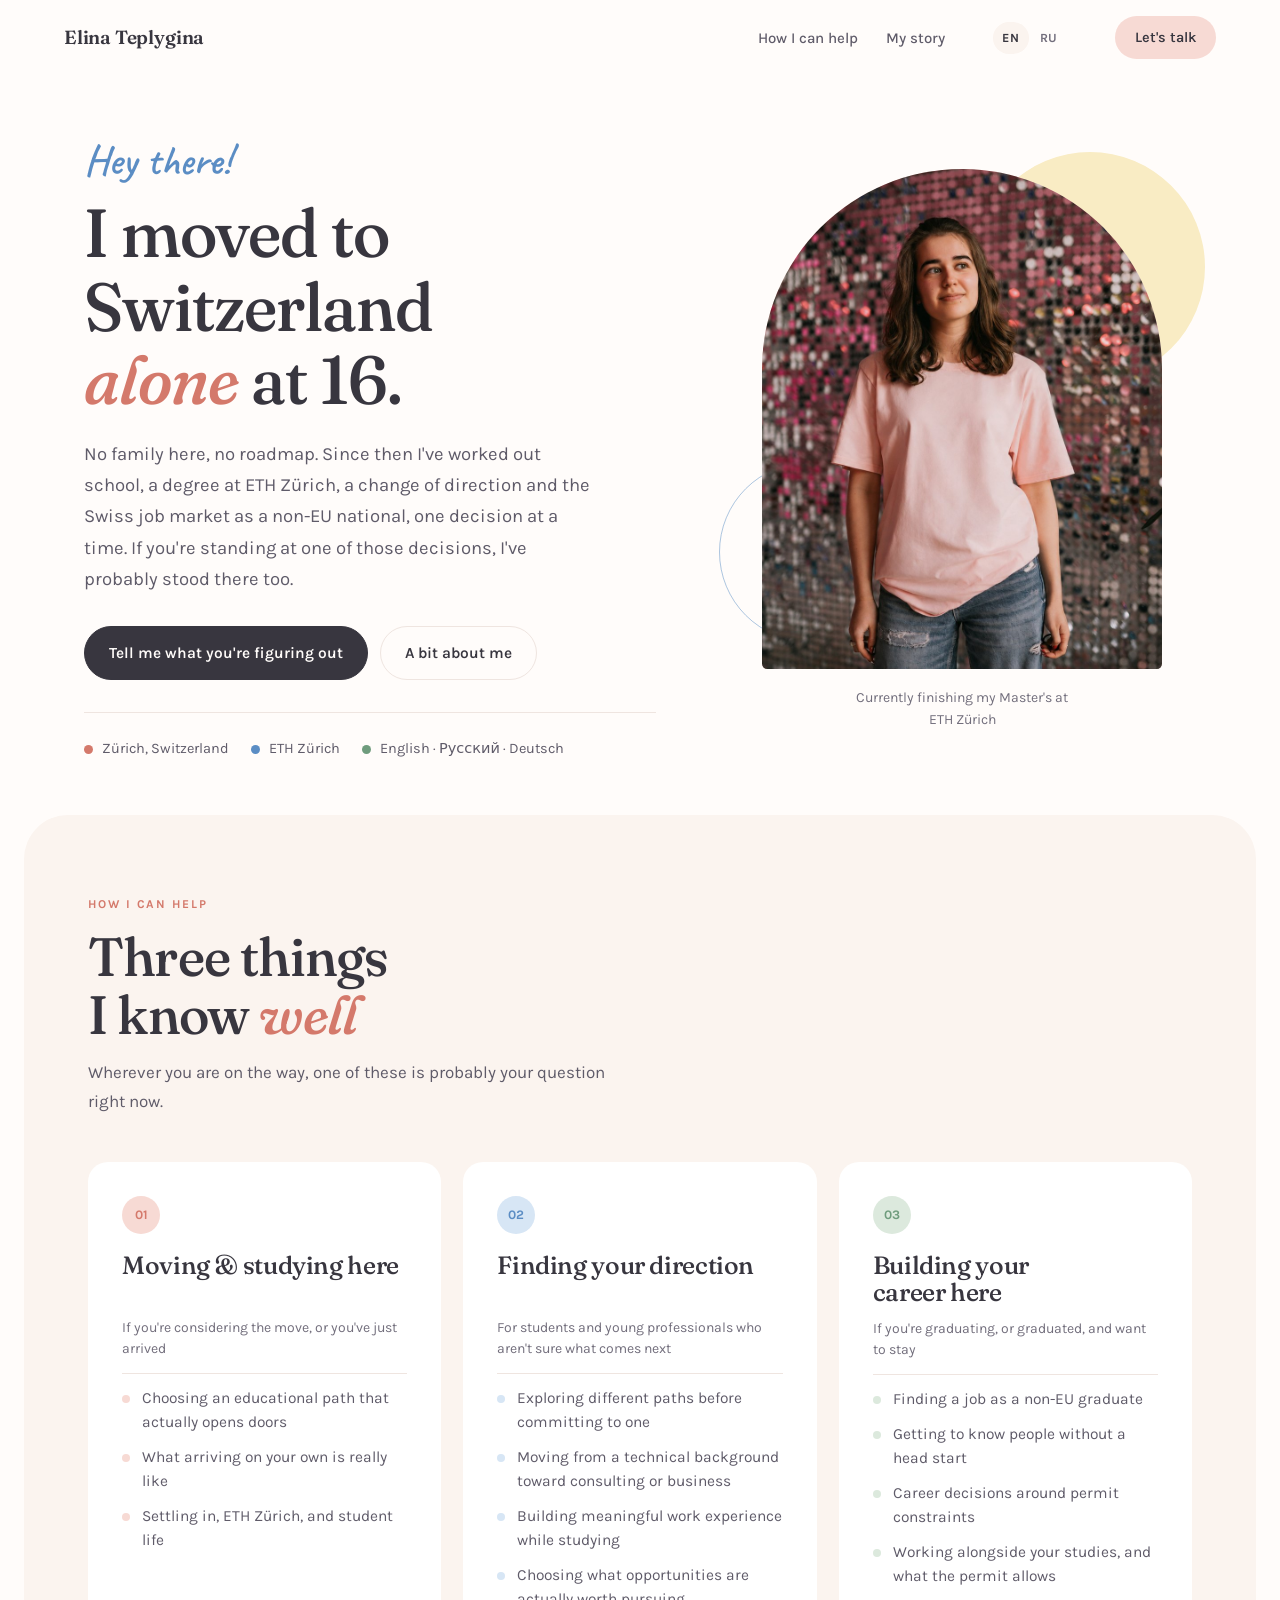
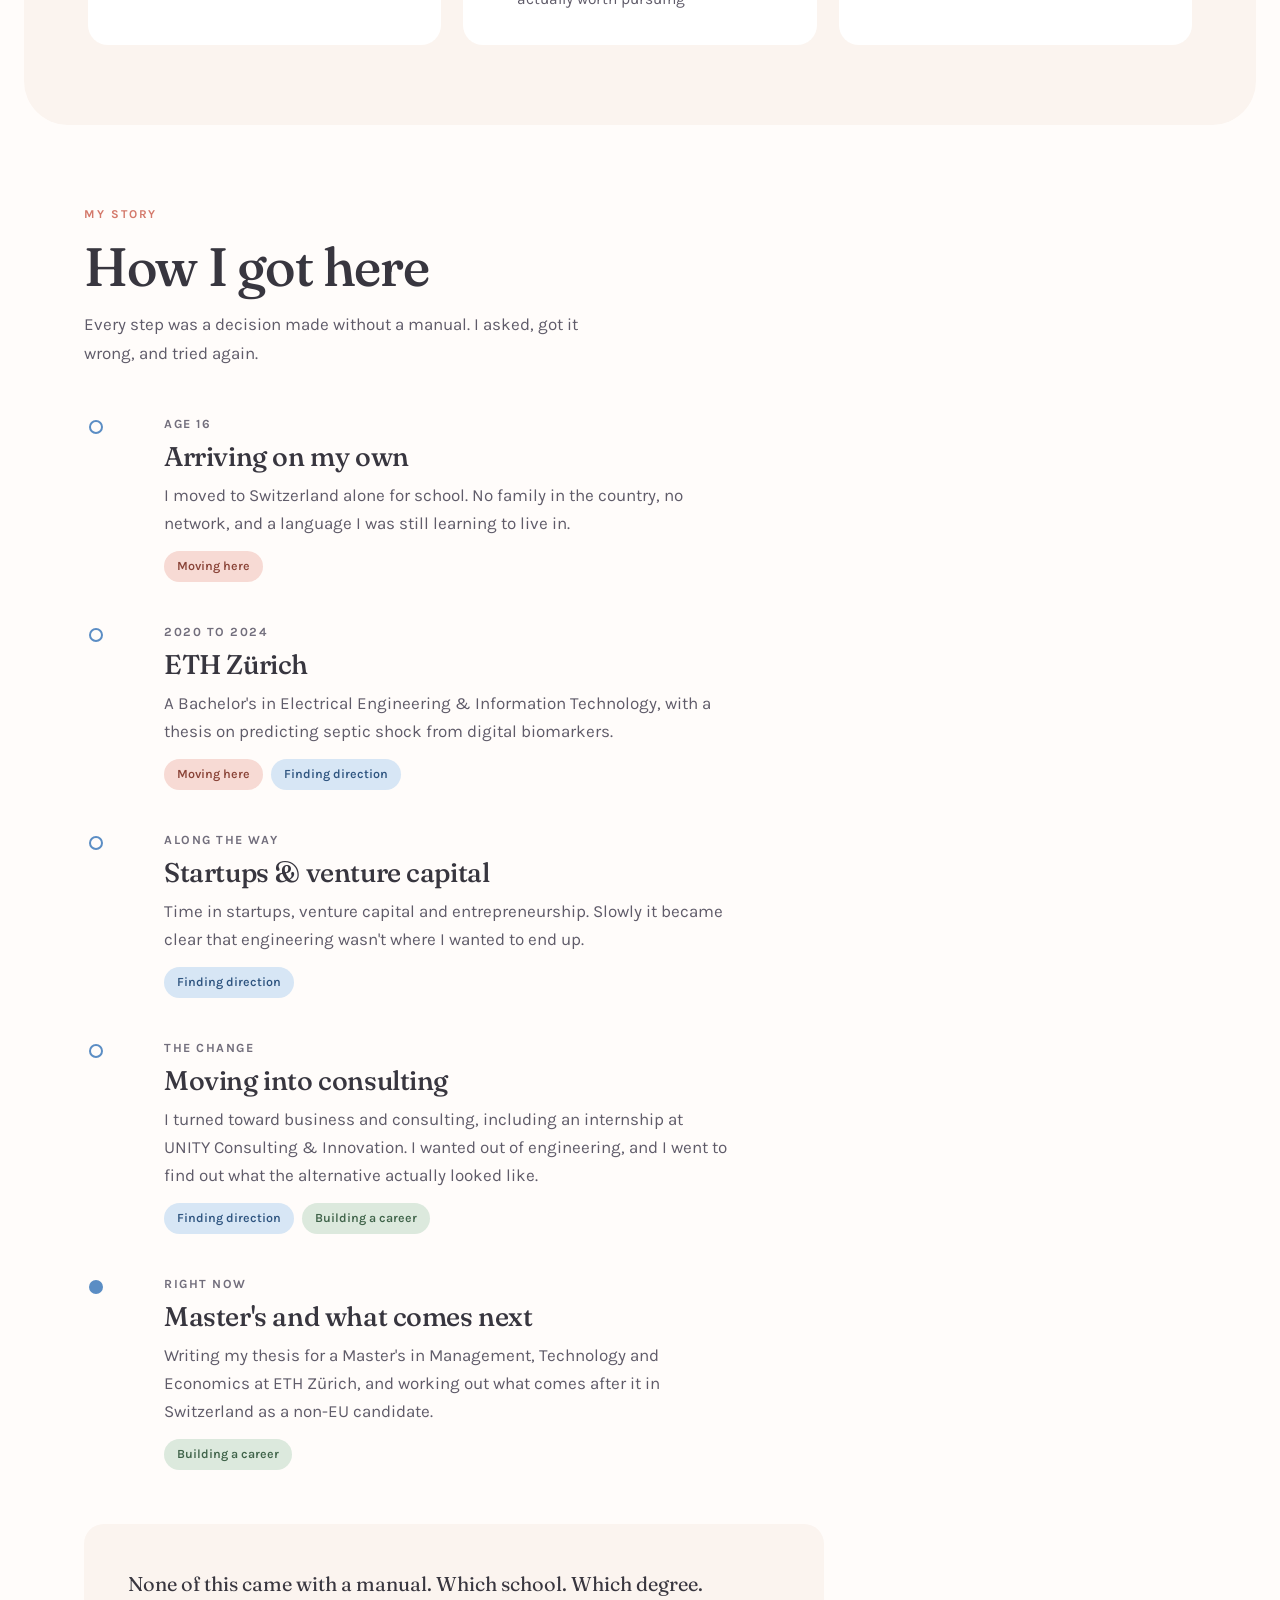
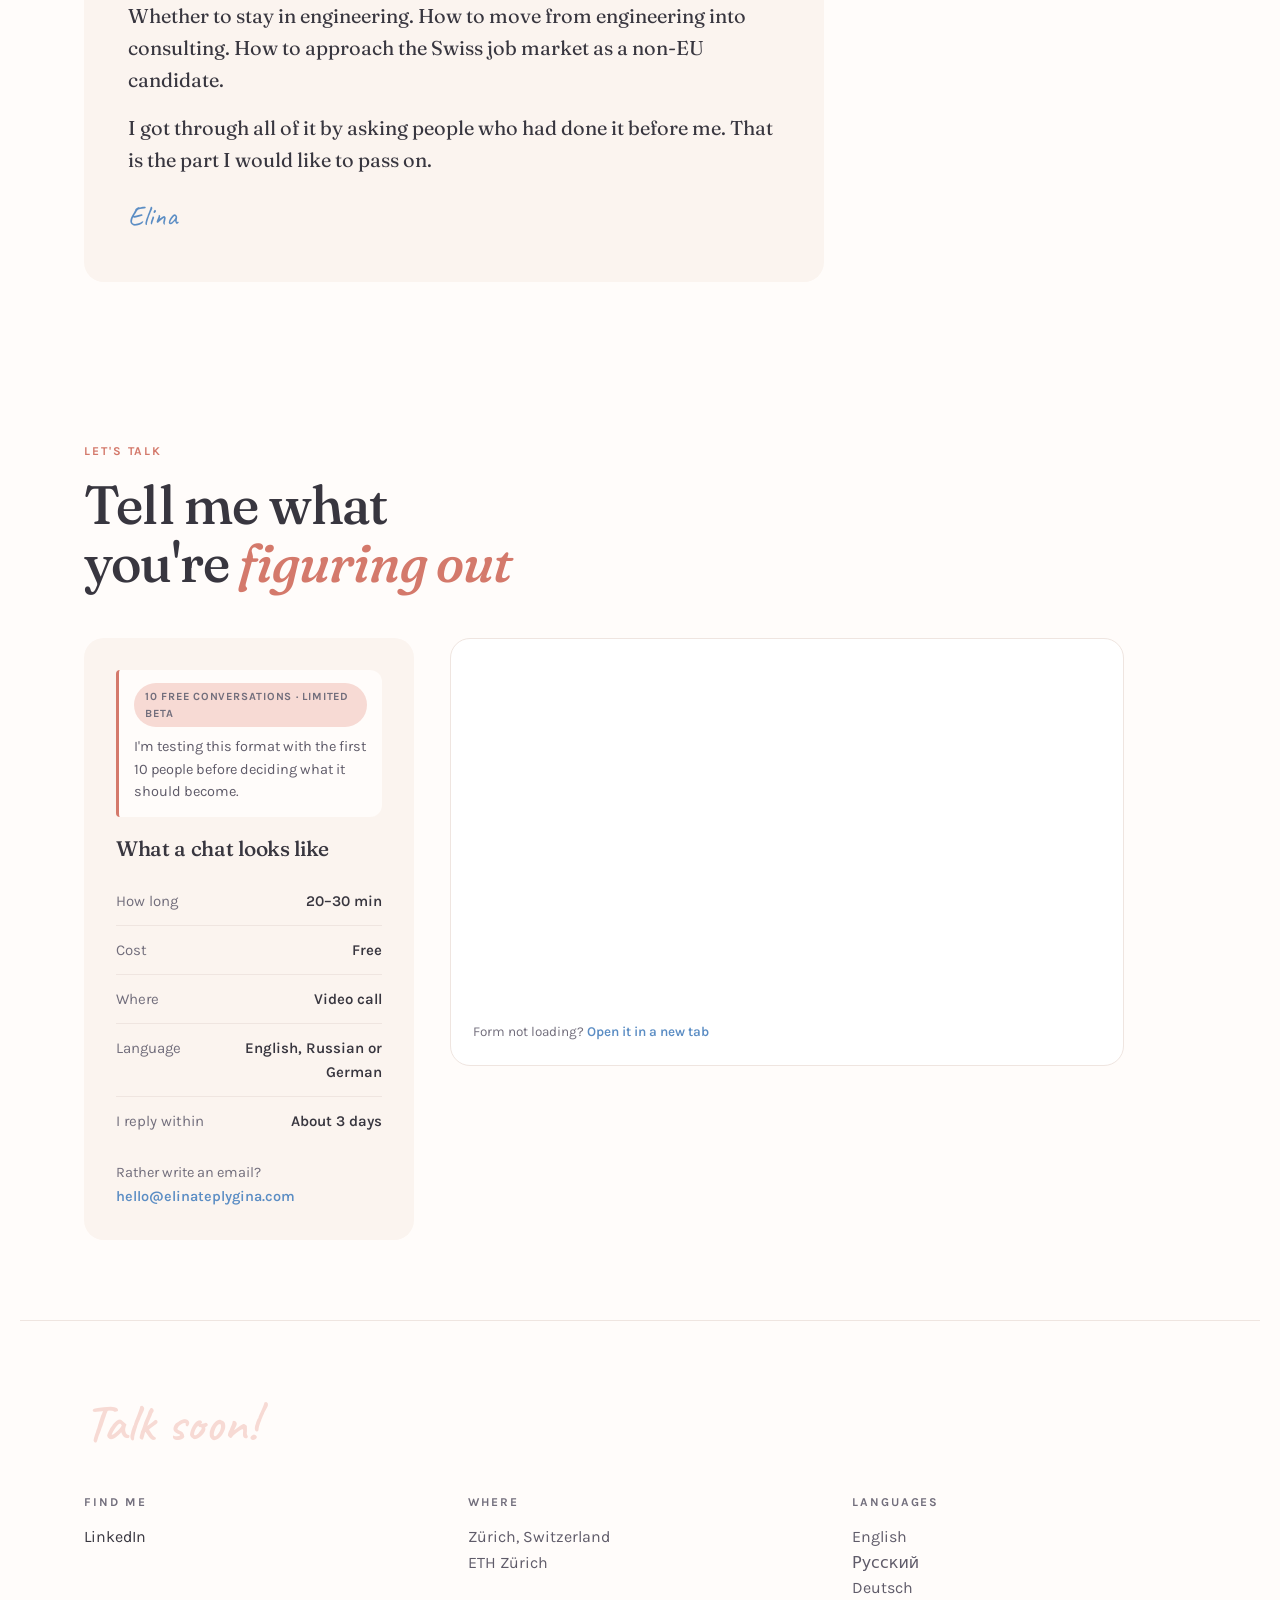
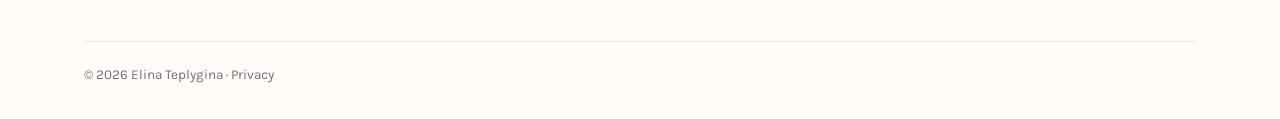
==== commit 93c7a8a4: "Add the contact address to the policy and beside the form Fills the placeholder in both privacy page" ====
--- a/index.html
+++ b/index.html
@@ -251,6 +251,7 @@
         <li><span>Language</span><b>English, Russian or German</b></li>
         <li><span>I reply within</span><b>About 3 days</b></li>
       </ul>
+      <p class="what__mail">Rather write an email? <a href="mailto:hello@elinateplygina.com">hello@elinateplygina.com</a></p>
     </aside>
 
     <div class="formwrap">
